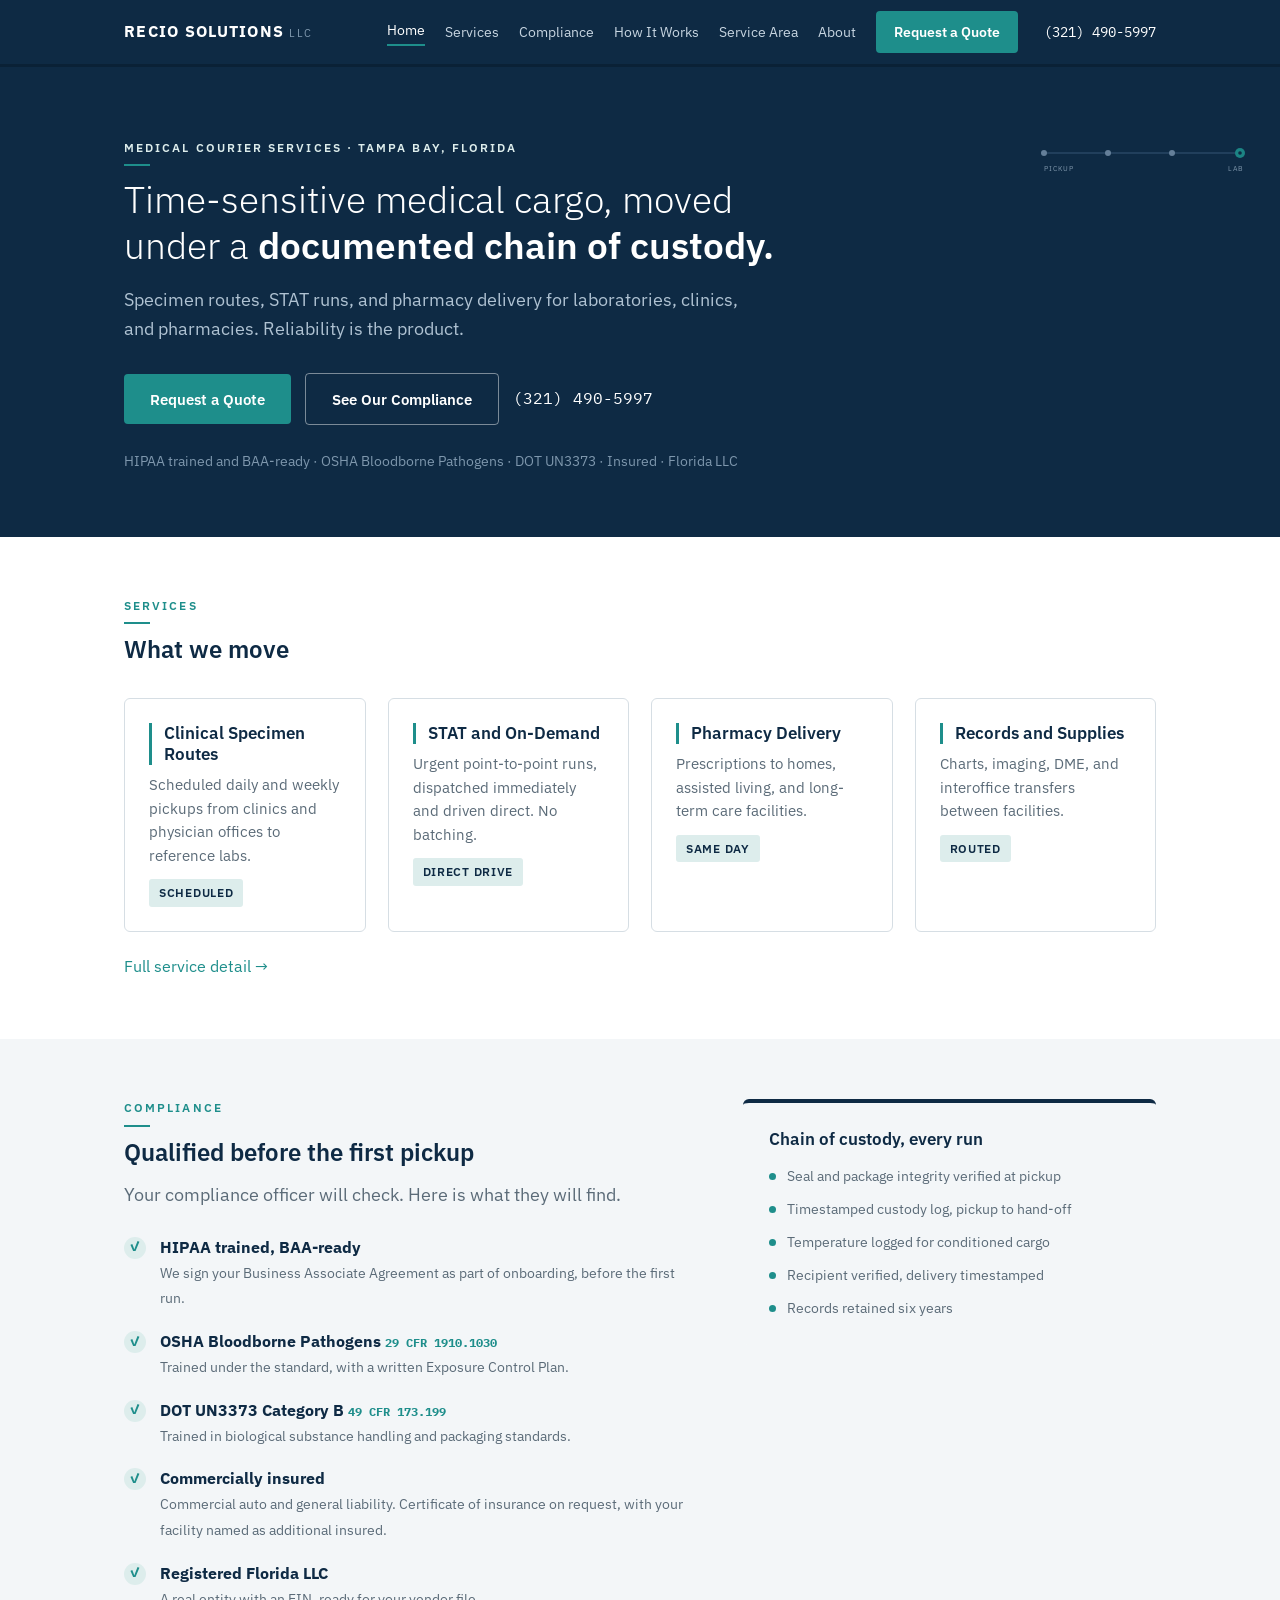
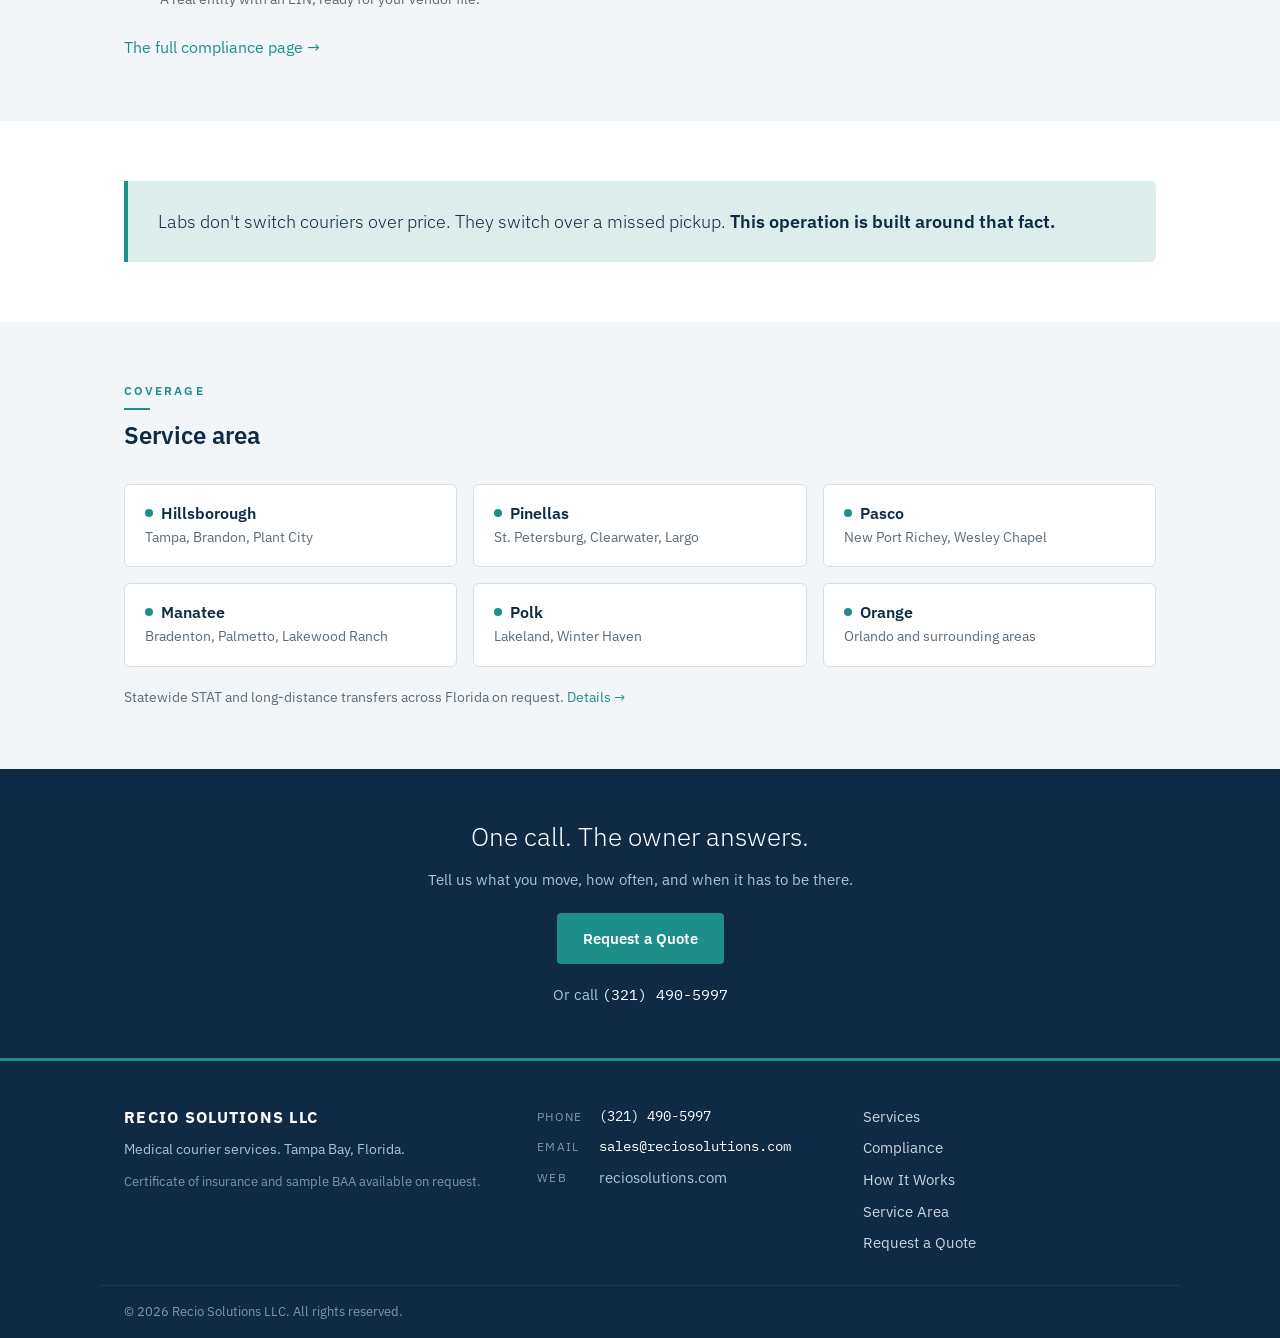
==== index.html @ fe55fbc4 "Add files via upload" ====
<!DOCTYPE html>
<html lang="en">
<head>
<meta charset="UTF-8">
<meta name="viewport" content="width=device-width, initial-scale=1.0">
<title>Recio Solutions LLC | Medical Courier Services in Tampa Bay, Florida</title>
<meta name="description" content="HIPAA-trained, insured medical courier in Tampa Bay. Clinical specimen routes, STAT delivery, and pharmacy delivery under a documented chain of custody.">
<link rel="canonical" href="https://reciosolutions.com/">

<link rel="preconnect" href="https://fonts.googleapis.com">
<link rel="preconnect" href="https://fonts.gstatic.com" crossorigin>
<link href="https://fonts.googleapis.com/css2?family=IBM+Plex+Sans:wght@300;400;500;600;700&family=IBM+Plex+Mono:wght@400&display=swap" rel="stylesheet">
<link rel="stylesheet" href="/assets/css/site.css">
<script type="application/ld+json">
{
  "@context": "https://schema.org",
  "@type": "LocalBusiness",
  "name": "Recio Solutions LLC",
  "description": "Medical courier services in Tampa Bay, Florida. Clinical specimen routes, STAT delivery, pharmacy delivery, and medical records transport under a documented chain of custody.",
  "url": "https://reciosolutions.com",
  "telephone": "+13214905997",
  "email": "sales@reciosolutions.com",
  "address": {"@type": "PostalAddress", "addressRegion": "FL", "addressCountry": "US"},
  "areaServed": ["Hillsborough County FL", "Pinellas County FL", "Pasco County FL", "Manatee County FL", "Polk County FL", "Orange County FL"],
  "priceRange": "$$"
}
</script>
</head>
<body>
<header class="site-head">
  <div class="wrap head-in">
    <a class="brand" href="/">RECIO SOLUTIONS <span>LLC</span></a>
    <nav class="nav" id="nav"><a href="/" class="on">Home</a><a href="/services/">Services</a><a href="/compliance/">Compliance</a><a href="/how-it-works/">How It Works</a><a href="/service-area/">Service Area</a><a href="/about/">About</a><a href="/quote/" class="btn btn-sm">Request a Quote</a></nav>
    <a class="head-call" href="tel:+13214905997">(321) 490-5997</a>
    <button class="burger" id="burger" aria-label="Open menu" aria-expanded="false"><span></span><span></span><span></span></button>
  </div>
</header>
<section class="hero">
  <div class="wrap">
    <svg class="route" width="220" height="40" viewBox="0 0 220 40" aria-hidden="true">
<line x1="8" y1="16" x2="204" y2="16" stroke="#2B4A68" stroke-width="1.4"/>
<circle cx="8" cy="16" r="3" fill="#6E89A3"/><circle cx="72" cy="16" r="3" fill="#6E89A3"/>
<circle cx="136" cy="16" r="3" fill="#6E89A3"/>
<circle cx="204" cy="16" r="5" fill="#1E8E8B"/><circle cx="204" cy="16" r="1.8" fill="#0E2A44"/>
<text x="8" y="34" fill="#8FA6BA" font-size="7" font-family="IBM Plex Sans" letter-spacing="1">PICKUP</text>
<text x="192" y="34" fill="#8FA6BA" font-size="7" font-family="IBM Plex Sans" letter-spacing="1">LAB</text>
</svg>
    <p class="kicker">Medical Courier Services &middot; Tampa Bay, Florida</p>
    <h1>Time-sensitive medical cargo, moved under a <strong>documented chain of custody.</strong></h1>
    <p class="lead">Specimen routes, STAT runs, and pharmacy delivery for laboratories, clinics, and pharmacies. Reliability is the product.</p>
    <div class="hero-cta">
      <a class="btn" href="/quote/">Request a Quote</a>
      <a class="btn btn-ghost" href="/compliance/">See Our Compliance</a>
      <a class="hero-phone" href="tel:+13214905997">(321) 490-5997</a>
    </div>
    <p class="hero-note">HIPAA trained and BAA-ready &middot; OSHA Bloodborne Pathogens &middot; DOT UN3373 &middot; Insured &middot; Florida LLC</p>
  </div>
</section>

<section class="section">
  <div class="wrap">
    <div class="section-head"><p class="kicker">Services</p><h2>What we move</h2></div>
    <div class="grid4">
      <div class="card"><h3>Clinical Specimen Routes</h3><p>Scheduled daily and weekly pickups from clinics and physician offices to reference labs.</p><span class="win">Scheduled</span></div>
      <div class="card"><h3>STAT and On-Demand</h3><p>Urgent point-to-point runs, dispatched immediately and driven direct. No batching.</p><span class="win">Direct Drive</span></div>
      <div class="card"><h3>Pharmacy Delivery</h3><p>Prescriptions to homes, assisted living, and long-term care facilities.</p><span class="win">Same Day</span></div>
      <div class="card"><h3>Records and Supplies</h3><p>Charts, imaging, DME, and interoffice transfers between facilities.</p><span class="win">Routed</span></div>
    </div>
    <p style="margin-top:22px"><a href="/services/">Full service detail &rarr;</a></p>
  </div>
</section>

<section class="section alt">
  <div class="wrap two-col">
    <div>
      <p class="kicker">Compliance</p>
      <h2>Qualified before the first pickup</h2>
      <p class="lead" style="margin-bottom:26px">Your compliance officer will check. Here is what they will find.</p>
      <ul class="check-list">
        <li><span class="tick">&#10003;</span><div><strong>HIPAA trained, BAA-ready</strong><span class="d">We sign your Business Associate Agreement as part of onboarding, before the first run.</span></div></li>
        <li><span class="tick">&#10003;</span><div><strong>OSHA Bloodborne Pathogens <span class="cite">29 CFR 1910.1030</span></strong><span class="d">Trained under the standard, with a written Exposure Control Plan.</span></div></li>
        <li><span class="tick">&#10003;</span><div><strong>DOT UN3373 Category B <span class="cite">49 CFR 173.199</span></strong><span class="d">Trained in biological substance handling and packaging standards.</span></div></li>
        <li><span class="tick">&#10003;</span><div><strong>Commercially insured</strong><span class="d">Commercial auto and general liability. Certificate of insurance on request, with your facility named as additional insured.</span></div></li>
        <li><span class="tick">&#10003;</span><div><strong>Registered Florida LLC</strong><span class="d">A real entity with an EIN, ready for your vendor file.</span></div></li>
      </ul>
      <p style="margin-top:24px"><a href="/compliance/">The full compliance page &rarr;</a></p>
    </div>
    <div class="side-panel">
      <h3>Chain of custody, every run</h3>
      <ul>
        <li>Seal and package integrity verified at pickup</li>
        <li>Timestamped custody log, pickup to hand-off</li>
        <li>Temperature logged for conditioned cargo</li>
        <li>Recipient verified, delivery timestamped</li>
        <li>Records retained six years</li>
      </ul>
    </div>
  </div>
</section>

<section class="section">
  <div class="wrap">
    <div class="strip">
      <p>Labs don't switch couriers over price. They switch over a missed pickup. <strong>This operation is built around that fact.</strong></p>
    </div>
  </div>
</section>

<section class="section alt">
  <div class="wrap">
    <div class="section-head"><p class="kicker">Coverage</p><h2>Service area</h2></div>
    <div class="county-grid">
      <div class="county"><h3>Hillsborough</h3><p>Tampa, Brandon, Plant City</p></div>
      <div class="county"><h3>Pinellas</h3><p>St. Petersburg, Clearwater, Largo</p></div>
      <div class="county"><h3>Pasco</h3><p>New Port Richey, Wesley Chapel</p></div>
      <div class="county"><h3>Manatee</h3><p>Bradenton, Palmetto, Lakewood Ranch</p></div>
      <div class="county"><h3>Polk</h3><p>Lakeland, Winter Haven</p></div>
      <div class="county"><h3>Orange</h3><p>Orlando and surrounding areas</p></div>
    </div>
    <p class="small" style="margin-top:20px">Statewide STAT and long-distance transfers across Florida on request. <a href="/service-area/">Details &rarr;</a></p>
  </div>
</section>
<section class="cta-band">
  <div class="wrap">
    <h2>One call. The owner answers.</h2>
    <p class="sub">Tell us what you move, how often, and when it has to be there.</p>
    <a class="btn" href="/quote/">Request a Quote</a>
    <p class="sub" style="margin-top:18px">Or call <a href="tel:+13214905997" style="color:#fff;font-family:'IBM Plex Mono',monospace">(321) 490-5997</a></p>
  </div>
</section>
<footer class="site-foot">
  <div class="wrap foot-grid">
    <div>
      <p class="foot-brand">RECIO SOLUTIONS LLC</p>
      <p class="foot-tag">Medical courier services. Tampa Bay, Florida.</p>
      <p class="foot-line">Certificate of insurance and sample BAA available on request.</p>
    </div>
    <div class="foot-contact">
      <p><span>Phone</span><a href="tel:+13214905997">(321) 490-5997</a></p>
      <p><span>Email</span><a href="mailto:sales@reciosolutions.com">sales@reciosolutions.com</a></p>
      <p><span>Web</span>reciosolutions.com</p>
    </div>
    <div class="foot-nav">
      <a href="/services/">Services</a>
      <a href="/compliance/">Compliance</a>
      <a href="/how-it-works/">How It Works</a>
      <a href="/service-area/">Service Area</a>
      <a href="/quote/">Request a Quote</a>
    </div>
  </div>
  <div class="wrap foot-legal"><p>&copy; <span id="yr"></span> Recio Solutions LLC. All rights reserved.</p></div>
</footer>
<a class="mobile-call" href="tel:+13214905997">Call (321) 490-5997</a>
<script src="/assets/js/site.js"></script>
</body>
</html>
---- assets/css/site.css ----
/* Recio Solutions LLC. Clinical, restrained. Navy and teal, IBM Plex. */
:root{
  --navy:#0E2A44; --navy-dk:#0A2136; --teal:#1E8E8B; --teal-lt:#DDEDEC;
  --ink:#22313F; --gray:#5B6B78; --panel:#F3F6F8; --line:#D6DEE4; --white:#FFFFFF;
  --max:1080px;
}
*{margin:0;padding:0;box-sizing:border-box}
html{scroll-behavior:smooth}
body{font-family:"IBM Plex Sans",system-ui,sans-serif;color:var(--ink);background:var(--white);line-height:1.6;font-size:16px}
.wrap{max-width:var(--max);margin:0 auto;padding:0 24px}
a{color:var(--teal);text-decoration:none}
a:hover{text-decoration:underline}
h1,h2,h3{color:var(--navy);line-height:1.25;font-weight:600}
h1{font-size:2.3rem;font-weight:300}
h1 strong{font-weight:600}
h2{font-size:1.5rem;margin-bottom:14px}
h3{font-size:1.05rem}
.kicker{font-size:.72rem;font-weight:600;letter-spacing:.18em;color:var(--teal);text-transform:uppercase;margin-bottom:10px}
.kicker::after{content:"";display:block;width:26px;height:2px;background:var(--teal);margin-top:7px}
.lead{font-size:1.1rem;color:var(--gray);max-width:640px}
.btn{display:inline-block;background:var(--teal);color:#fff;padding:13px 26px;border-radius:4px;font-weight:600;font-size:.95rem;border:none;cursor:pointer}
.btn:hover{background:#177270;text-decoration:none}
.btn-ghost{background:transparent;border:1px solid rgba(255,255,255,.45);color:#fff}
.btn-ghost:hover{background:rgba(255,255,255,.08)}
.btn-sm{padding:9px 18px;font-size:.85rem}

/* header */
.site-head{background:var(--navy);border-bottom:3px solid var(--navy-dk);position:sticky;top:0;z-index:50}
.head-in{display:flex;align-items:center;gap:26px;height:64px}
.brand{color:#fff;font-weight:700;letter-spacing:.08em;font-size:1rem;white-space:nowrap}
.brand span{color:#7E97AD;font-weight:400;font-size:.7rem}
.brand:hover{text-decoration:none}
.nav{display:flex;align-items:center;gap:20px;margin-left:auto}
.nav a{color:#C7D5E1;font-size:.9rem;white-space:nowrap}
.nav a:hover{color:#fff;text-decoration:none}
.nav a.on{color:#fff;border-bottom:2px solid var(--teal);padding-bottom:2px}
.nav .btn{color:#fff}
.head-call{color:#fff;font-family:"IBM Plex Mono",monospace;font-size:.9rem;white-space:nowrap}
.head-call:hover{text-decoration:none;color:var(--teal-lt)}
.burger{display:none;background:none;border:0;cursor:pointer;padding:8px}
.burger span{display:block;width:22px;height:2px;background:#fff;margin:5px 0}

/* hero */
.hero{background:var(--navy);color:#fff;padding:72px 0 64px;position:relative;overflow:hidden}
.hero h1{color:#fff;max-width:680px}
.hero .lead{color:#AFC2D2;margin:18px 0 30px}
.hero .kicker{color:var(--teal-lt)}
.hero .kicker::after{background:var(--teal)}
.hero-cta{display:flex;gap:14px;flex-wrap:wrap;align-items:center}
.hero-phone{color:#fff;font-family:"IBM Plex Mono",monospace;font-size:1rem}
.route{position:absolute;top:70px;right:24px;opacity:.9}
.hero-note{margin-top:26px;font-size:.85rem;color:#7E97AD}

/* sections */
.section{padding:60px 0}
.section.alt{background:var(--panel)}
.section-head{margin-bottom:34px}
.grid2{display:grid;grid-template-columns:1fr 1fr;gap:28px}
.grid3{display:grid;grid-template-columns:repeat(3,1fr);gap:22px}
.grid4{display:grid;grid-template-columns:repeat(4,1fr);gap:22px}

/* cards */
.card{background:#fff;border:1px solid var(--line);border-radius:6px;padding:24px}
.card h3{margin-bottom:8px;padding-left:12px;border-left:3px solid var(--teal)}
.card p{font-size:.92rem;color:var(--gray)}
.card .win{display:inline-block;margin-top:12px;font-size:.75rem;font-weight:600;letter-spacing:.06em;color:var(--navy);background:var(--teal-lt);padding:4px 10px;border-radius:3px;text-transform:uppercase}
.alt .card{background:#fff}

/* compliance checklist */
.check-list{list-style:none;display:grid;gap:18px}
.check-list li{display:flex;gap:14px;align-items:flex-start}
.check-list .tick{flex:none;width:22px;height:22px;border-radius:50%;background:var(--teal-lt);color:var(--teal);display:flex;align-items:center;justify-content:center;font-weight:700;font-size:.8rem;margin-top:2px}
.check-list strong{color:var(--navy);display:block;font-size:.98rem}
.check-list span.d{color:var(--gray);font-size:.9rem}
.cite{font-family:"IBM Plex Mono",monospace;font-size:.78rem;color:var(--teal)}

/* steps */
.steps{list-style:none;display:grid;gap:0}
.steps li{display:flex;gap:18px;padding:18px 0;border-bottom:1px solid var(--line)}
.steps li:last-child{border-bottom:none}
.steps .num{font-family:"IBM Plex Mono",monospace;color:var(--teal);font-size:.95rem;margin-top:2px}
.steps strong{color:var(--navy);display:block}
.steps span{color:var(--gray);font-size:.92rem}

/* strip */
.strip{background:var(--teal-lt);border-left:4px solid var(--teal);padding:26px 30px;border-radius:0 6px 6px 0}
.strip p{font-size:1.15rem;font-weight:300;color:var(--navy)}
.strip p strong{font-weight:600}

/* counties */
.county-grid{display:grid;grid-template-columns:repeat(3,1fr);gap:16px}
.county{background:#fff;border:1px solid var(--line);border-radius:6px;padding:18px 20px}
.county h3{font-size:1rem;display:flex;align-items:center;gap:8px}
.county h3::before{content:"";width:8px;height:8px;border-radius:50%;background:var(--teal)}
.county p{font-size:.85rem;color:var(--gray);margin-top:4px}

/* tables */
.spec-table{width:100%;border-collapse:collapse;font-size:.92rem}
.spec-table th{text-align:left;font-size:.72rem;letter-spacing:.1em;text-transform:uppercase;color:var(--gray);padding:10px 14px;border-bottom:2px solid var(--line)}
.spec-table td{padding:12px 14px;border-bottom:1px solid var(--line);vertical-align:top}
.spec-table td:first-child{font-weight:600;color:var(--navy);white-space:nowrap}

/* forms */
.form-grid{display:grid;grid-template-columns:1fr 1fr;gap:18px}
.field{display:flex;flex-direction:column;gap:6px}
.field.full{grid-column:1/-1}
.field label{font-size:.8rem;font-weight:600;color:var(--navy);letter-spacing:.03em}
.field input,.field select,.field textarea{font-family:inherit;font-size:.95rem;padding:11px 12px;border:1px solid var(--line);border-radius:4px;background:#fff;color:var(--ink)}
.field input:focus,.field select:focus,.field textarea:focus{outline:2px solid var(--teal);border-color:var(--teal)}
.field textarea{min-height:110px;resize:vertical}
.hp{position:absolute;left:-9999px;top:-9999px;height:0;overflow:hidden}
.form-note{margin-top:14px;font-size:.9rem;color:var(--teal);font-weight:600}
.form-err{color:#B3453A}
.form-alt{margin-top:18px;font-size:.88rem;color:var(--gray)}

/* misc */
.two-col{display:grid;grid-template-columns:1.4fr 1fr;gap:40px;align-items:start}
.side-panel{background:var(--panel);border-radius:6px;padding:26px;border-top:4px solid var(--navy)}
.side-panel h3{margin-bottom:14px}
.side-panel ul{list-style:none;display:grid;gap:10px;font-size:.9rem;color:var(--gray)}
.side-panel li{padding-left:18px;position:relative}
.side-panel li::before{content:"";position:absolute;left:0;top:9px;width:7px;height:7px;border-radius:50%;background:var(--teal)}
.cta-band{background:var(--navy);color:#fff;padding:52px 0;text-align:center}
.cta-band h2{color:#fff;font-weight:300;font-size:1.6rem}
.cta-band .btn{margin-top:22px}
.cta-band .sub{color:#AFC2D2;margin-top:8px;font-size:.95rem}
.mobile-call{display:none}
.small{font-size:.85rem;color:var(--gray)}
.prose p{margin-bottom:16px;max-width:720px}
.prose p:last-child{margin-bottom:0}
.ph{background:#FFF6DE;border:1px dashed #D8B84A;padding:2px 6px;border-radius:3px;font-family:"IBM Plex Mono",monospace;font-size:.85em}

@media(max-width:900px){
  .grid3,.grid4,.county-grid{grid-template-columns:1fr 1fr}
  .two-col{grid-template-columns:1fr}
  .head-call{display:none}
}
@media(max-width:640px){
  h1{font-size:1.7rem}
  .grid2,.grid3,.grid4,.county-grid,.form-grid{grid-template-columns:1fr}
  .field.full{grid-column:auto}
  .burger{display:block;margin-left:auto}
  .nav{display:none;position:absolute;top:64px;left:0;right:0;background:var(--navy);flex-direction:column;align-items:flex-start;padding:18px 24px;gap:16px;border-bottom:3px solid var(--navy-dk)}
  .nav.open{display:flex}
  .route{display:none}
  .mobile-call{display:block;position:fixed;bottom:0;left:0;right:0;background:var(--teal);color:#fff;text-align:center;padding:14px;font-weight:600;z-index:60}
  .mobile-call:hover{text-decoration:none}
  body{padding-bottom:52px}
  .foot-grid{grid-template-columns:1fr !important}
}

/* footer */
.site-foot{background:var(--navy);color:#AFC2D2;padding:44px 0 0;margin-top:0;border-top:3px solid var(--teal)}
.foot-grid{display:grid;grid-template-columns:1.3fr 1fr 1fr;gap:32px;padding-bottom:30px}
.foot-brand{color:#fff;font-weight:700;letter-spacing:.08em}
.foot-tag{font-size:.9rem;margin-top:6px}
.foot-line{font-size:.8rem;margin-top:12px;color:#7E97AD}
.foot-contact p{display:flex;gap:10px;font-size:.92rem;margin-bottom:8px}
.foot-contact span{color:#7E97AD;font-size:.72rem;text-transform:uppercase;letter-spacing:.1em;width:52px;margin-top:3px}
.foot-contact a{color:#fff;font-family:"IBM Plex Mono",monospace;font-size:.88rem}
.foot-nav{display:grid;gap:8px;font-size:.92rem}
.foot-nav a{color:#C7D5E1}
.foot-legal{border-top:1px solid #1C3A57;padding:16px 24px;font-size:.8rem;color:#7E97AD}
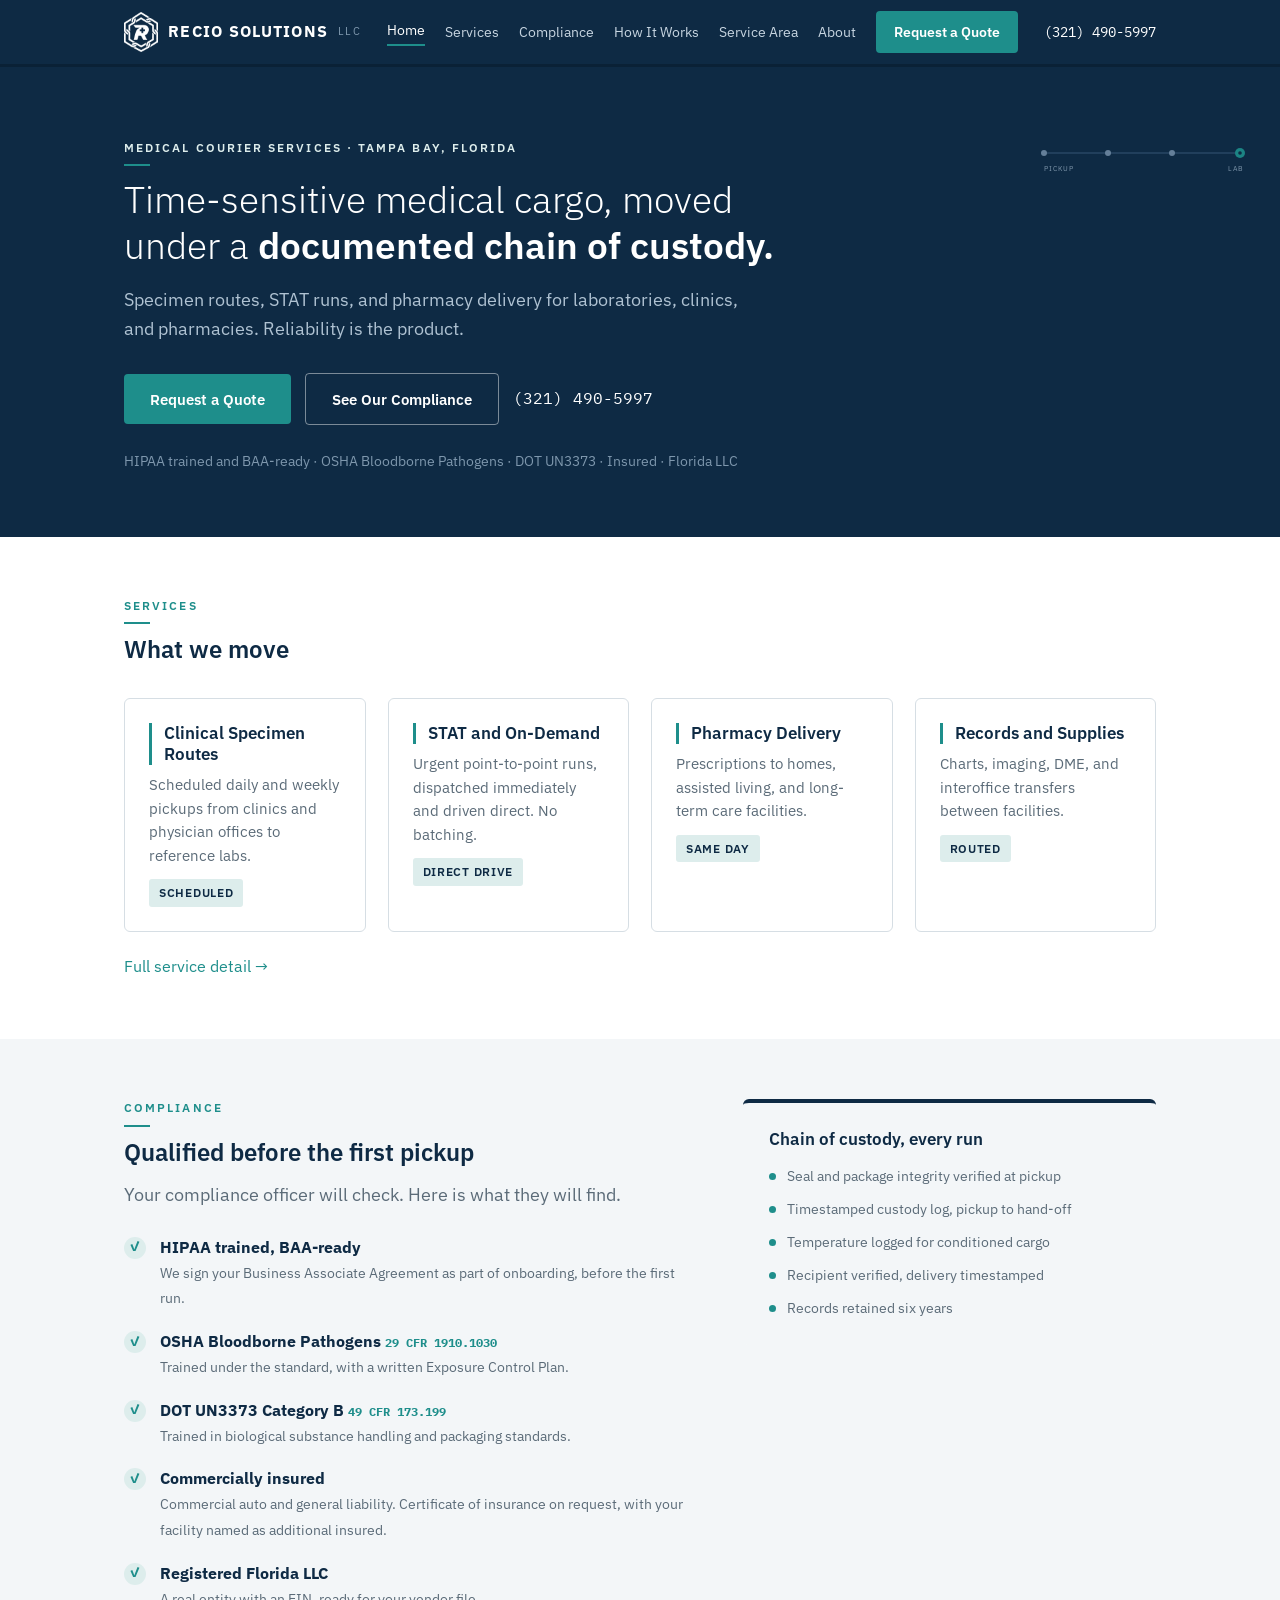
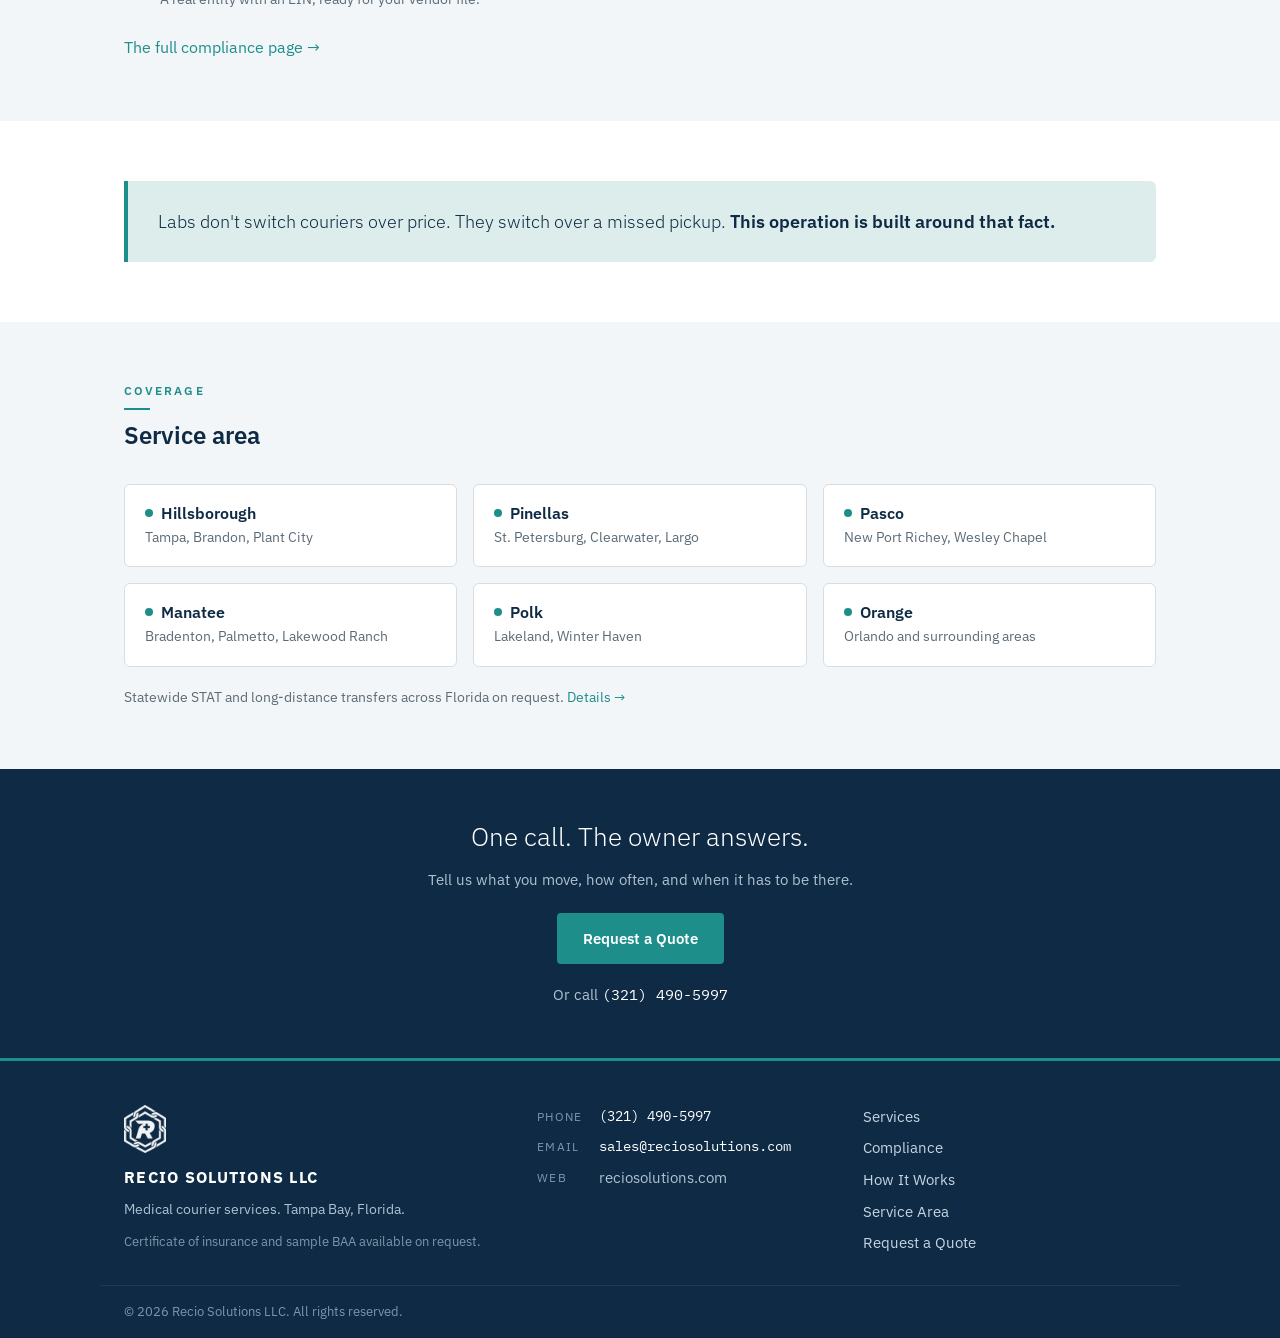
==== commit 4c08d696: "Add files via upload" ====
--- a/index.html
+++ b/index.html
@@ -10,6 +10,9 @@
 <link rel="preconnect" href="https://fonts.googleapis.com">
 <link rel="preconnect" href="https://fonts.gstatic.com" crossorigin>
 <link href="https://fonts.googleapis.com/css2?family=IBM+Plex+Sans:wght@300;400;500;600;700&family=IBM+Plex+Mono:wght@400&display=swap" rel="stylesheet">
+<link rel="icon" href="/favicon.ico" sizes="32x32">
+<link rel="icon" href="/favicon.png" type="image/png">
+<link rel="apple-touch-icon" href="/apple-touch-icon.png">
 <link rel="stylesheet" href="/assets/css/site.css">
 <script type="application/ld+json">
 {
@@ -25,11 +28,16 @@
   "priceRange": "$$"
 }
 </script>
+<meta property="og:title" content="Recio Solutions LLC | Medical Courier Services in Tampa Bay, Florida">
+<meta property="og:description" content="HIPAA-trained, insured medical courier in Tampa Bay. Specimen routes, STAT delivery, and pharmacy delivery under a documented chain of custody.">
+<meta property="og:image" content="https://reciosolutions.com/assets/img/og-image.png">
+<meta property="og:url" content="https://reciosolutions.com/">
+<meta property="og:type" content="website">
 </head>
 <body>
 <header class="site-head">
   <div class="wrap head-in">
-    <a class="brand" href="/">RECIO SOLUTIONS <span>LLC</span></a>
+    <a class="brand" href="/"><img class="brand-mark" src="/assets/img/logo-mark-white.png" alt="Recio Solutions logo" width="34" height="39">RECIO SOLUTIONS <span>LLC</span></a>
     <nav class="nav" id="nav"><a href="/" class="on">Home</a><a href="/services/">Services</a><a href="/compliance/">Compliance</a><a href="/how-it-works/">How It Works</a><a href="/service-area/">Service Area</a><a href="/about/">About</a><a href="/quote/" class="btn btn-sm">Request a Quote</a></nav>
     <a class="head-call" href="tel:+13214905997">(321) 490-5997</a>
     <button class="burger" id="burger" aria-label="Open menu" aria-expanded="false"><span></span><span></span><span></span></button>
@@ -131,6 +139,7 @@
 <footer class="site-foot">
   <div class="wrap foot-grid">
     <div>
+      <img class="foot-mark" src="/assets/img/logo-mark-white.png" alt="" width="42" height="48">
       <p class="foot-brand">RECIO SOLUTIONS LLC</p>
       <p class="foot-tag">Medical courier services. Tampa Bay, Florida.</p>
       <p class="foot-line">Certificate of insurance and sample BAA available on request.</p>
--- a/assets/css/site.css
+++ b/assets/css/site.css
@@ -161,3 +161,8 @@
 .foot-nav{display:grid;gap:8px;font-size:.92rem}
 .foot-nav a{color:#C7D5E1}
 .foot-legal{border-top:1px solid #1C3A57;padding:16px 24px;font-size:.8rem;color:#7E97AD}
+
+/* logo */
+.brand{display:flex;align-items:center;gap:10px}
+.brand-mark{display:block;width:34px;height:auto}
+.foot-mark{display:block;width:42px;height:auto;margin-bottom:12px;opacity:.95}
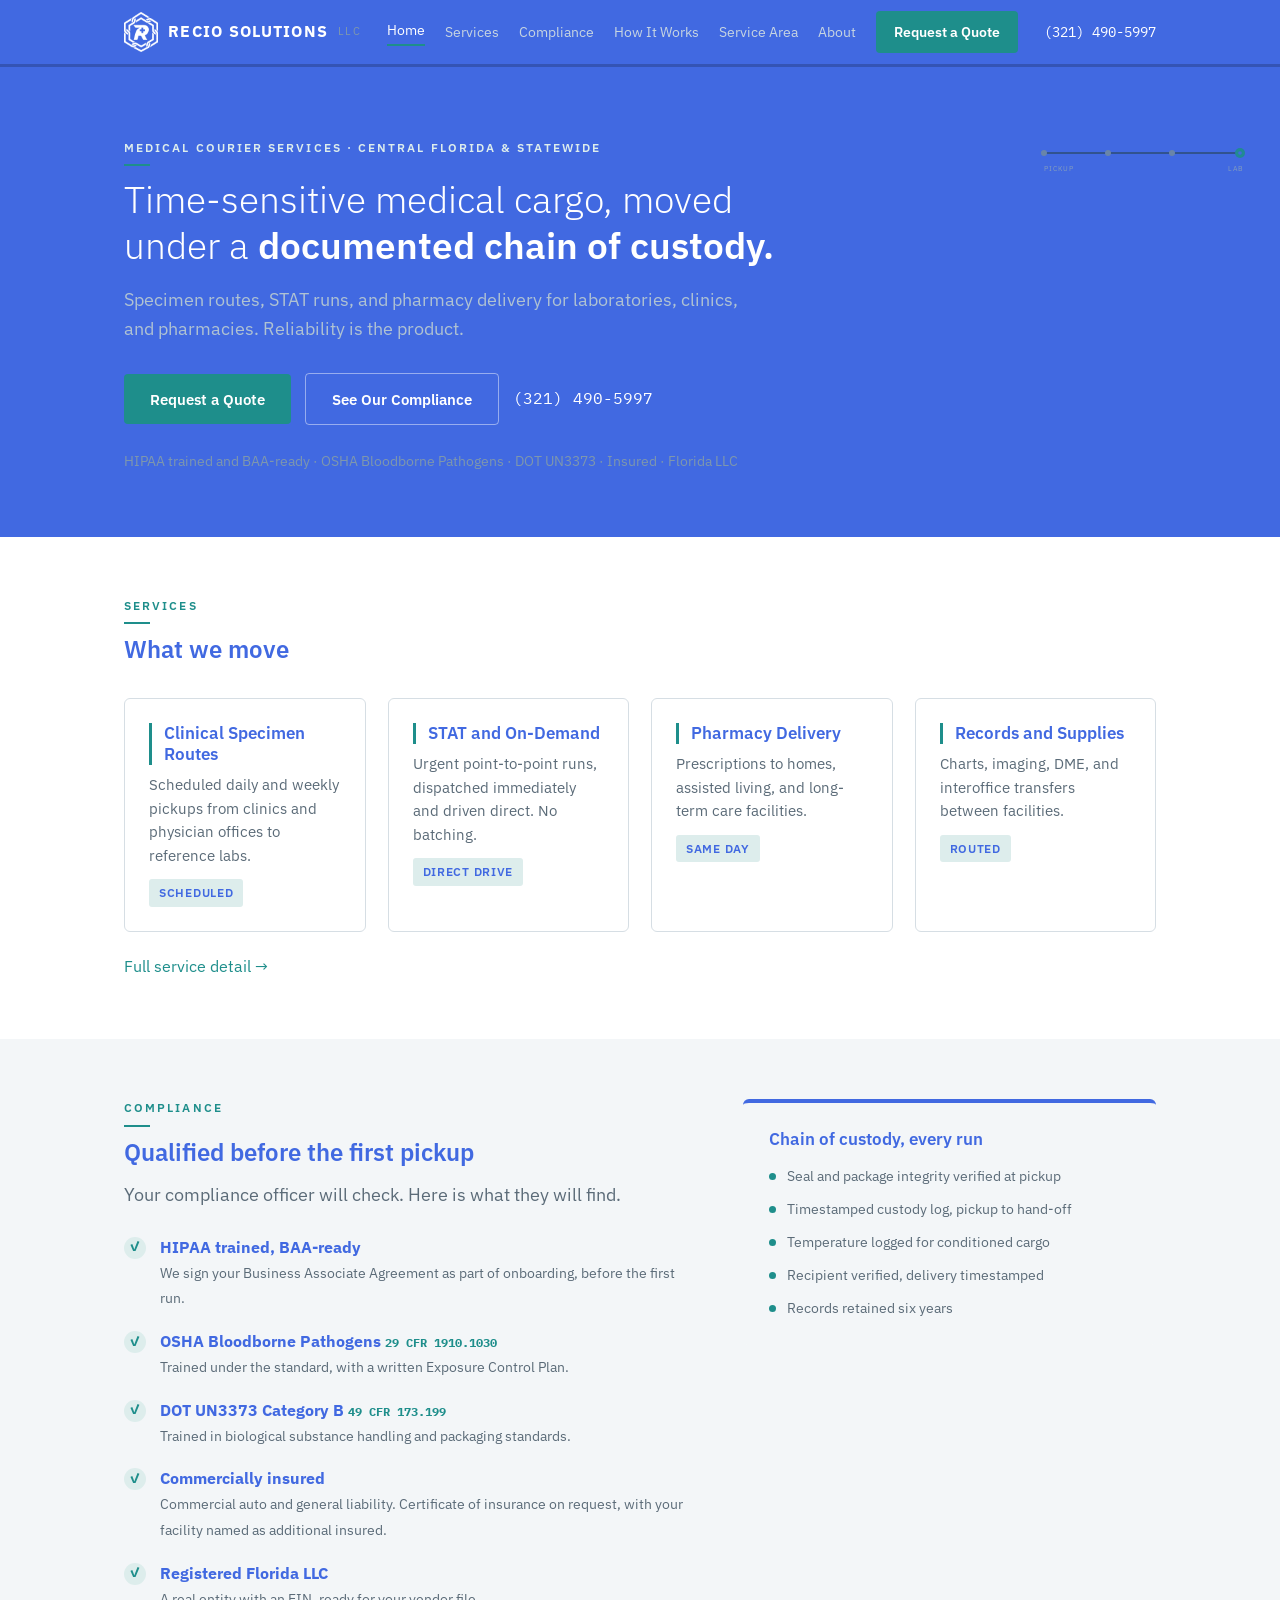
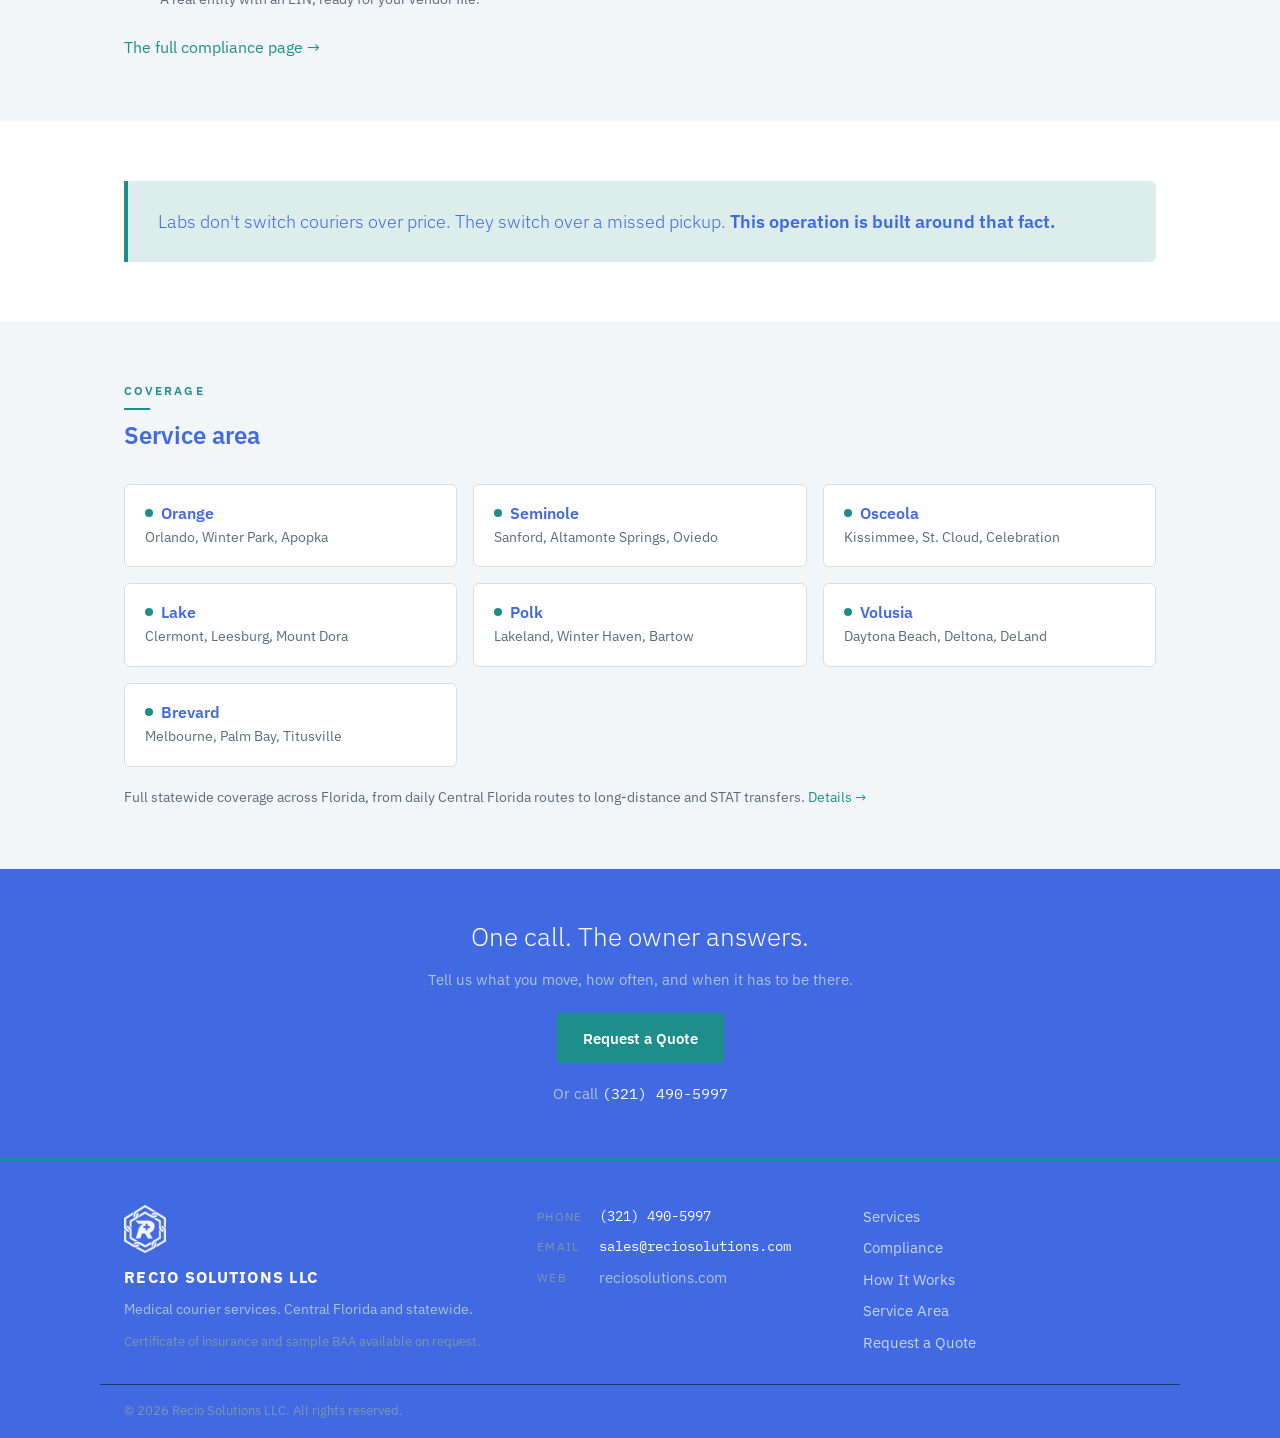
==== commit 7a97ebee: "Add files via upload" ====
--- a/index.html
+++ b/index.html
@@ -3,8 +3,8 @@
 <head>
 <meta charset="UTF-8">
 <meta name="viewport" content="width=device-width, initial-scale=1.0">
-<title>Recio Solutions LLC | Medical Courier Services in Tampa Bay, Florida</title>
-<meta name="description" content="HIPAA-trained, insured medical courier in Tampa Bay. Clinical specimen routes, STAT delivery, and pharmacy delivery under a documented chain of custody.">
+<title>Recio Solutions LLC | Medical Courier Services in Central Florida &amp; Statewide</title>
+<meta name="description" content="HIPAA-trained, insured medical courier serving Central Florida and statewide. Clinical specimen routes, STAT delivery, and pharmacy delivery under a documented chain of custody.">
 <link rel="canonical" href="https://reciosolutions.com/">
 
 <link rel="preconnect" href="https://fonts.googleapis.com">
@@ -19,17 +19,17 @@
   "@context": "https://schema.org",
   "@type": "LocalBusiness",
   "name": "Recio Solutions LLC",
-  "description": "Medical courier services in Tampa Bay, Florida. Clinical specimen routes, STAT delivery, pharmacy delivery, and medical records transport under a documented chain of custody.",
+  "description": "Medical courier services across Central Florida and statewide. Clinical specimen routes, STAT delivery, pharmacy delivery, and medical records transport under a documented chain of custody.",
   "url": "https://reciosolutions.com",
   "telephone": "+13214905997",
   "email": "sales@reciosolutions.com",
   "address": {"@type": "PostalAddress", "addressRegion": "FL", "addressCountry": "US"},
-  "areaServed": ["Hillsborough County FL", "Pinellas County FL", "Pasco County FL", "Manatee County FL", "Polk County FL", "Orange County FL"],
+  "areaServed": ["Orange County FL", "Seminole County FL", "Osceola County FL", "Lake County FL", "Polk County FL", "Volusia County FL", "Brevard County FL", "State of Florida"],
   "priceRange": "$$"
 }
 </script>
-<meta property="og:title" content="Recio Solutions LLC | Medical Courier Services in Tampa Bay, Florida">
-<meta property="og:description" content="HIPAA-trained, insured medical courier in Tampa Bay. Specimen routes, STAT delivery, and pharmacy delivery under a documented chain of custody.">
+<meta property="og:title" content="Recio Solutions LLC | Medical Courier Services in Central Florida &amp; Statewide">
+<meta property="og:description" content="HIPAA-trained, insured medical courier serving Central Florida and statewide. Specimen routes, STAT delivery, and pharmacy delivery under a documented chain of custody.">
 <meta property="og:image" content="https://reciosolutions.com/assets/img/og-image.png">
 <meta property="og:url" content="https://reciosolutions.com/">
 <meta property="og:type" content="website">
@@ -49,11 +49,11 @@
 <line x1="8" y1="16" x2="204" y2="16" stroke="#2B4A68" stroke-width="1.4"/>
 <circle cx="8" cy="16" r="3" fill="#6E89A3"/><circle cx="72" cy="16" r="3" fill="#6E89A3"/>
 <circle cx="136" cy="16" r="3" fill="#6E89A3"/>
-<circle cx="204" cy="16" r="5" fill="#1E8E8B"/><circle cx="204" cy="16" r="1.8" fill="#0E2A44"/>
+<circle cx="204" cy="16" r="5" fill="#1E8E8B"/><circle cx="204" cy="16" r="1.8" fill="#4169E1"/>
 <text x="8" y="34" fill="#8FA6BA" font-size="7" font-family="IBM Plex Sans" letter-spacing="1">PICKUP</text>
 <text x="192" y="34" fill="#8FA6BA" font-size="7" font-family="IBM Plex Sans" letter-spacing="1">LAB</text>
 </svg>
-    <p class="kicker">Medical Courier Services &middot; Tampa Bay, Florida</p>
+    <p class="kicker">Medical Courier Services &middot; Central Florida &amp; Statewide</p>
     <h1>Time-sensitive medical cargo, moved under a <strong>documented chain of custody.</strong></h1>
     <p class="lead">Specimen routes, STAT runs, and pharmacy delivery for laboratories, clinics, and pharmacies. Reliability is the product.</p>
     <div class="hero-cta">
@@ -118,14 +118,15 @@
   <div class="wrap">
     <div class="section-head"><p class="kicker">Coverage</p><h2>Service area</h2></div>
     <div class="county-grid">
-      <div class="county"><h3>Hillsborough</h3><p>Tampa, Brandon, Plant City</p></div>
-      <div class="county"><h3>Pinellas</h3><p>St. Petersburg, Clearwater, Largo</p></div>
-      <div class="county"><h3>Pasco</h3><p>New Port Richey, Wesley Chapel</p></div>
-      <div class="county"><h3>Manatee</h3><p>Bradenton, Palmetto, Lakewood Ranch</p></div>
-      <div class="county"><h3>Polk</h3><p>Lakeland, Winter Haven</p></div>
-      <div class="county"><h3>Orange</h3><p>Orlando and surrounding areas</p></div>
+      <div class="county"><h3>Orange</h3><p>Orlando, Winter Park, Apopka</p></div>
+      <div class="county"><h3>Seminole</h3><p>Sanford, Altamonte Springs, Oviedo</p></div>
+      <div class="county"><h3>Osceola</h3><p>Kissimmee, St. Cloud, Celebration</p></div>
+      <div class="county"><h3>Lake</h3><p>Clermont, Leesburg, Mount Dora</p></div>
+      <div class="county"><h3>Polk</h3><p>Lakeland, Winter Haven, Bartow</p></div>
+      <div class="county"><h3>Volusia</h3><p>Daytona Beach, Deltona, DeLand</p></div>
+      <div class="county"><h3>Brevard</h3><p>Melbourne, Palm Bay, Titusville</p></div>
     </div>
-    <p class="small" style="margin-top:20px">Statewide STAT and long-distance transfers across Florida on request. <a href="/service-area/">Details &rarr;</a></p>
+    <p class="small" style="margin-top:20px">Full statewide coverage across Florida, from daily Central Florida routes to long-distance and STAT transfers. <a href="/service-area/">Details &rarr;</a></p>
   </div>
 </section>
 <section class="cta-band">
@@ -141,7 +142,7 @@
     <div>
       <img class="foot-mark" src="/assets/img/logo-mark-white.png" alt="" width="42" height="48">
       <p class="foot-brand">RECIO SOLUTIONS LLC</p>
-      <p class="foot-tag">Medical courier services. Tampa Bay, Florida.</p>
+      <p class="foot-tag">Medical courier services. Central Florida and statewide.</p>
       <p class="foot-line">Certificate of insurance and sample BAA available on request.</p>
     </div>
     <div class="foot-contact">
--- a/assets/css/site.css
+++ b/assets/css/site.css
@@ -1,6 +1,6 @@
-/* Recio Solutions LLC. Clinical, restrained. Navy and teal, IBM Plex. */
+/* Recio Solutions LLC. Clinical, restrained. Royal blue and teal, IBM Plex. */
 :root{
-  --navy:#0E2A44; --navy-dk:#0A2136; --teal:#1E8E8B; --teal-lt:#DDEDEC;
+  --navy:#4169E1; --navy-dk:#3454B4; --teal:#1E8E8B; --teal-lt:#DDEDEC;
   --ink:#22313F; --gray:#5B6B78; --panel:#F3F6F8; --line:#D6DEE4; --white:#FFFFFF;
   --max:1080px;
 }
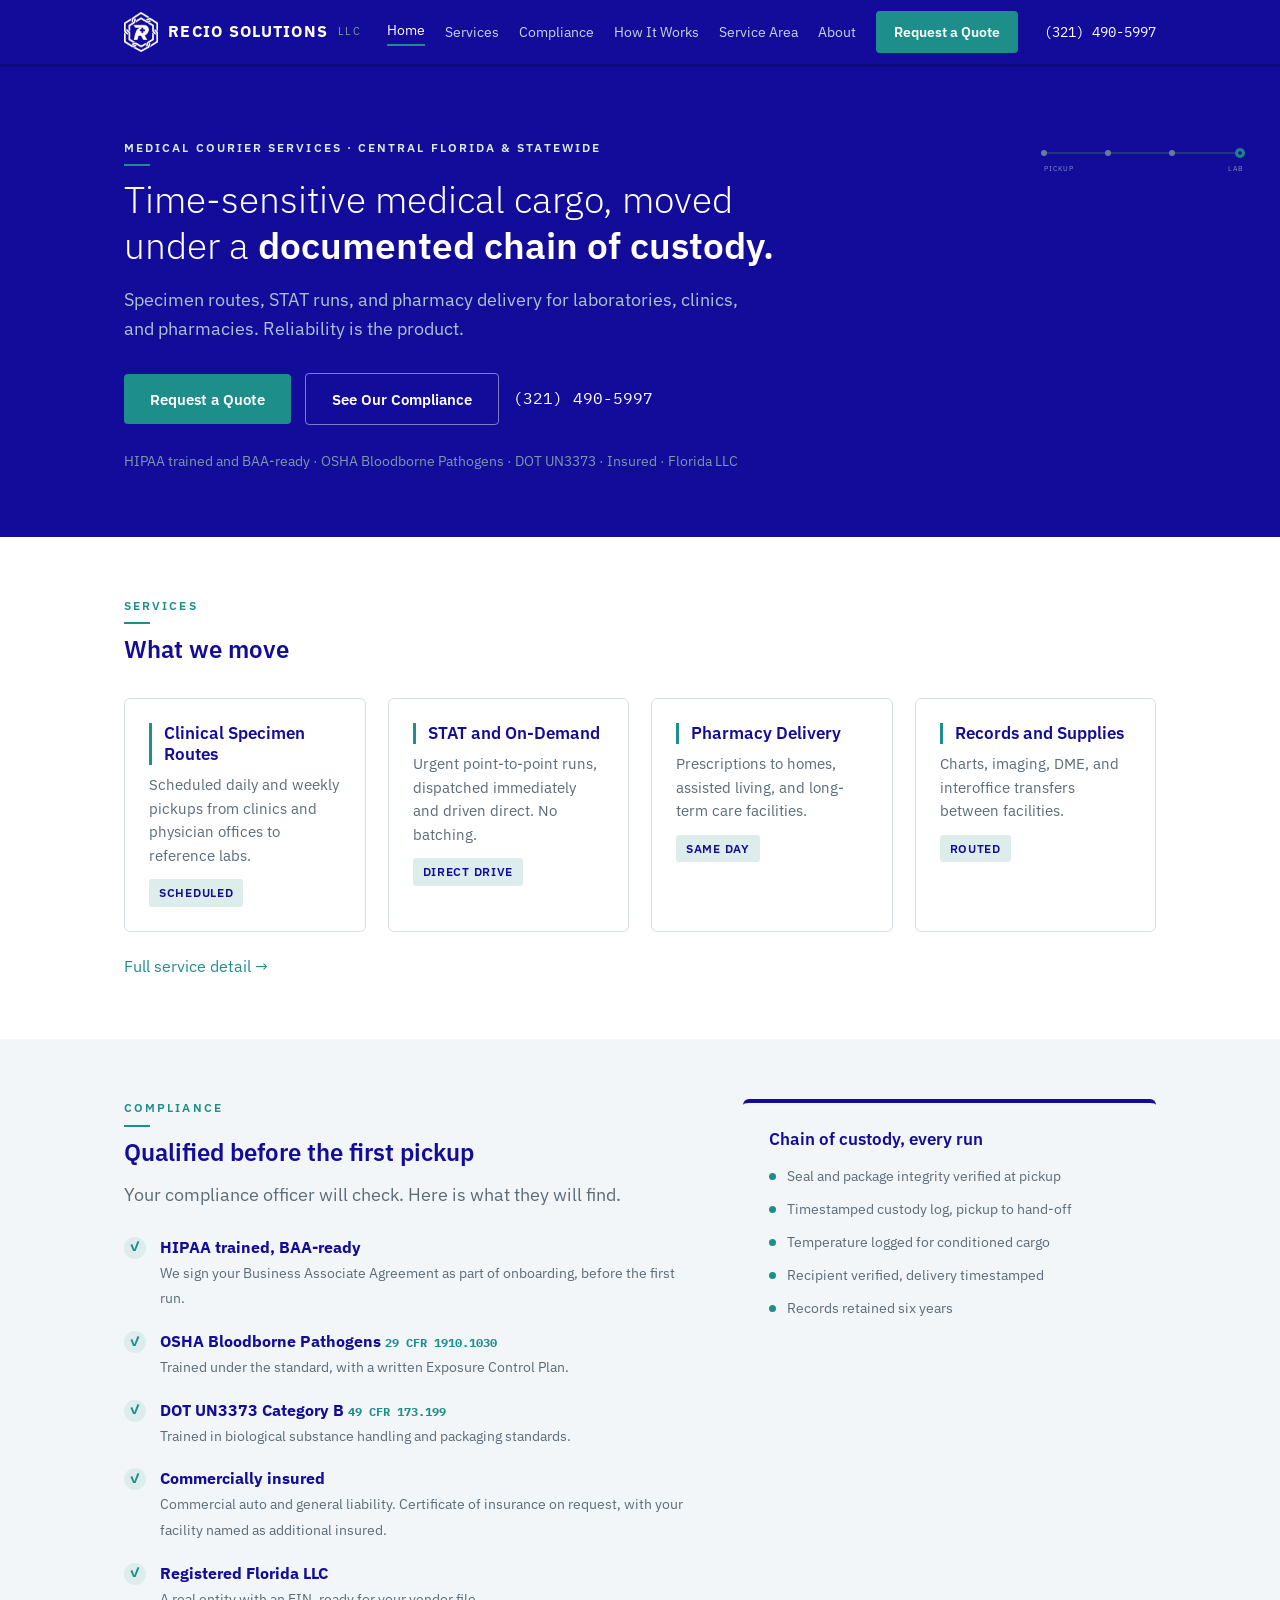
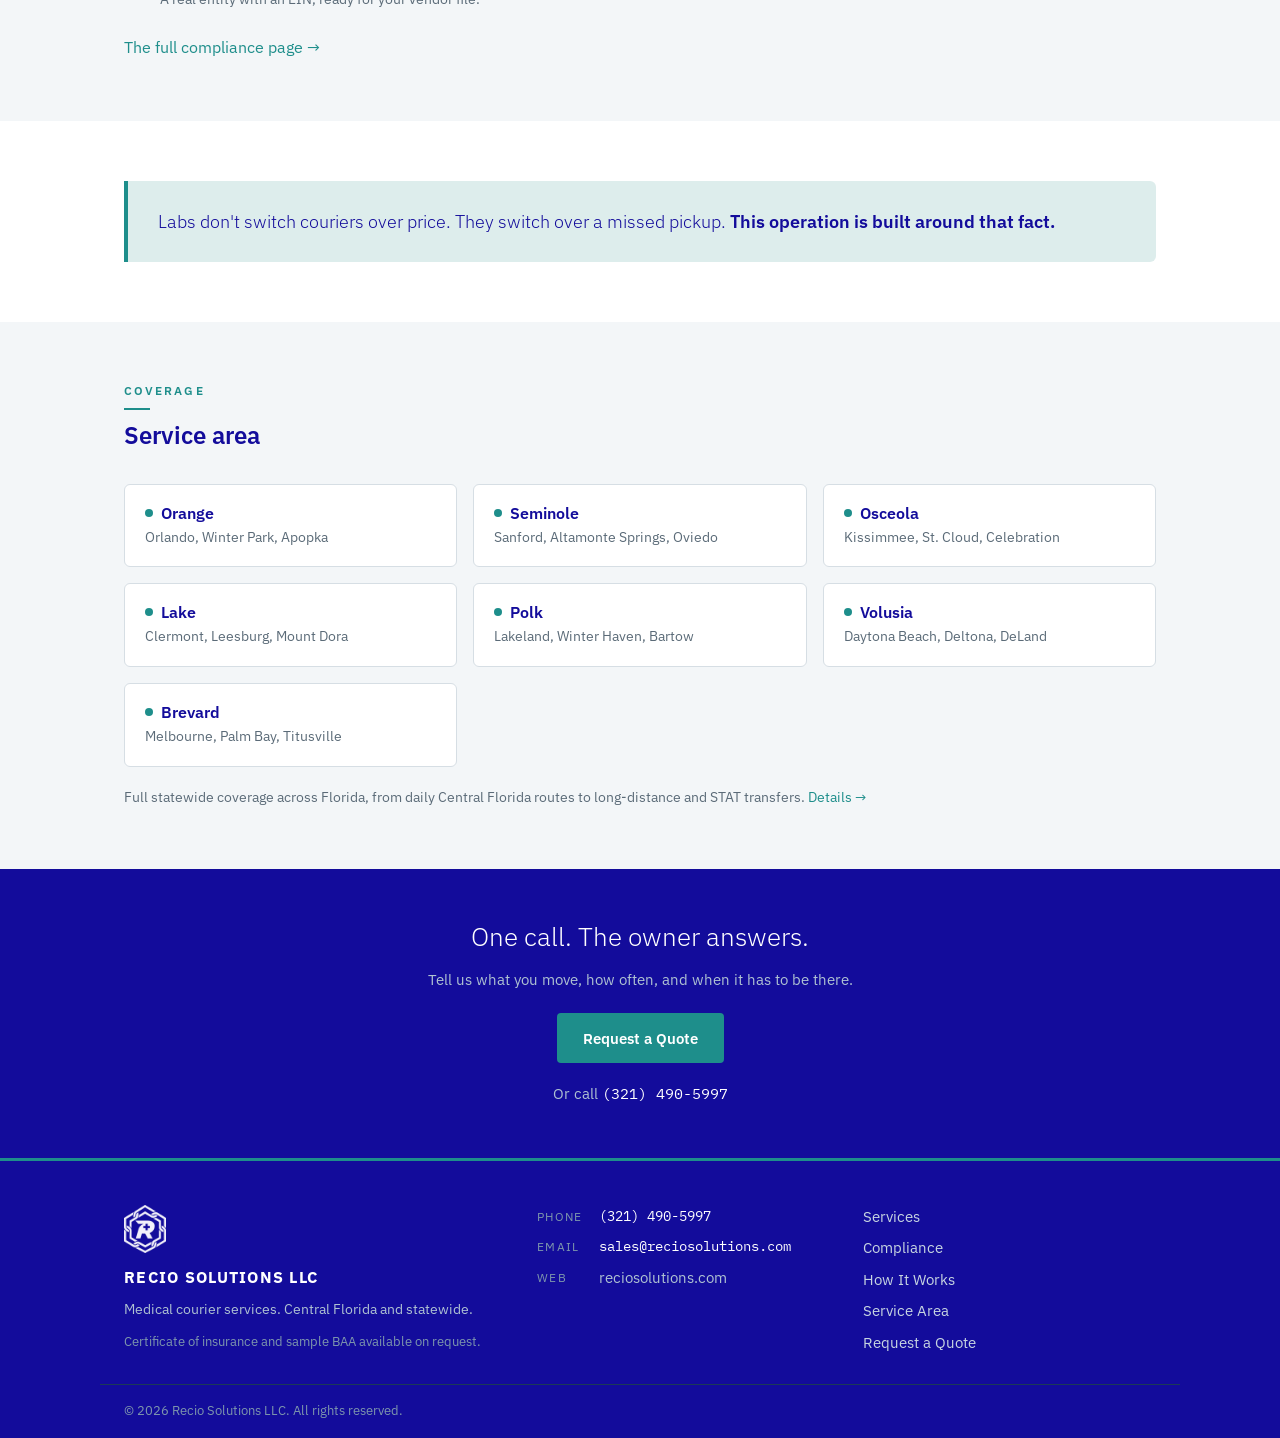
==== commit 1e22291b: "Add files via upload" ====
--- a/index.html
+++ b/index.html
@@ -49,7 +49,7 @@
 <line x1="8" y1="16" x2="204" y2="16" stroke="#2B4A68" stroke-width="1.4"/>
 <circle cx="8" cy="16" r="3" fill="#6E89A3"/><circle cx="72" cy="16" r="3" fill="#6E89A3"/>
 <circle cx="136" cy="16" r="3" fill="#6E89A3"/>
-<circle cx="204" cy="16" r="5" fill="#1E8E8B"/><circle cx="204" cy="16" r="1.8" fill="#4169E1"/>
+<circle cx="204" cy="16" r="5" fill="#1E8E8B"/><circle cx="204" cy="16" r="1.8" fill="#130C9B"/>
 <text x="8" y="34" fill="#8FA6BA" font-size="7" font-family="IBM Plex Sans" letter-spacing="1">PICKUP</text>
 <text x="192" y="34" fill="#8FA6BA" font-size="7" font-family="IBM Plex Sans" letter-spacing="1">LAB</text>
 </svg>
--- a/assets/css/site.css
+++ b/assets/css/site.css
@@ -1,6 +1,6 @@
 /* Recio Solutions LLC. Clinical, restrained. Royal blue and teal, IBM Plex. */
 :root{
-  --navy:#4169E1; --navy-dk:#3454B4; --teal:#1E8E8B; --teal-lt:#DDEDEC;
+  --navy:#130C9B; --navy-dk:#0F0A7C; --teal:#1E8E8B; --teal-lt:#DDEDEC;
   --ink:#22313F; --gray:#5B6B78; --panel:#F3F6F8; --line:#D6DEE4; --white:#FFFFFF;
   --max:1080px;
 }
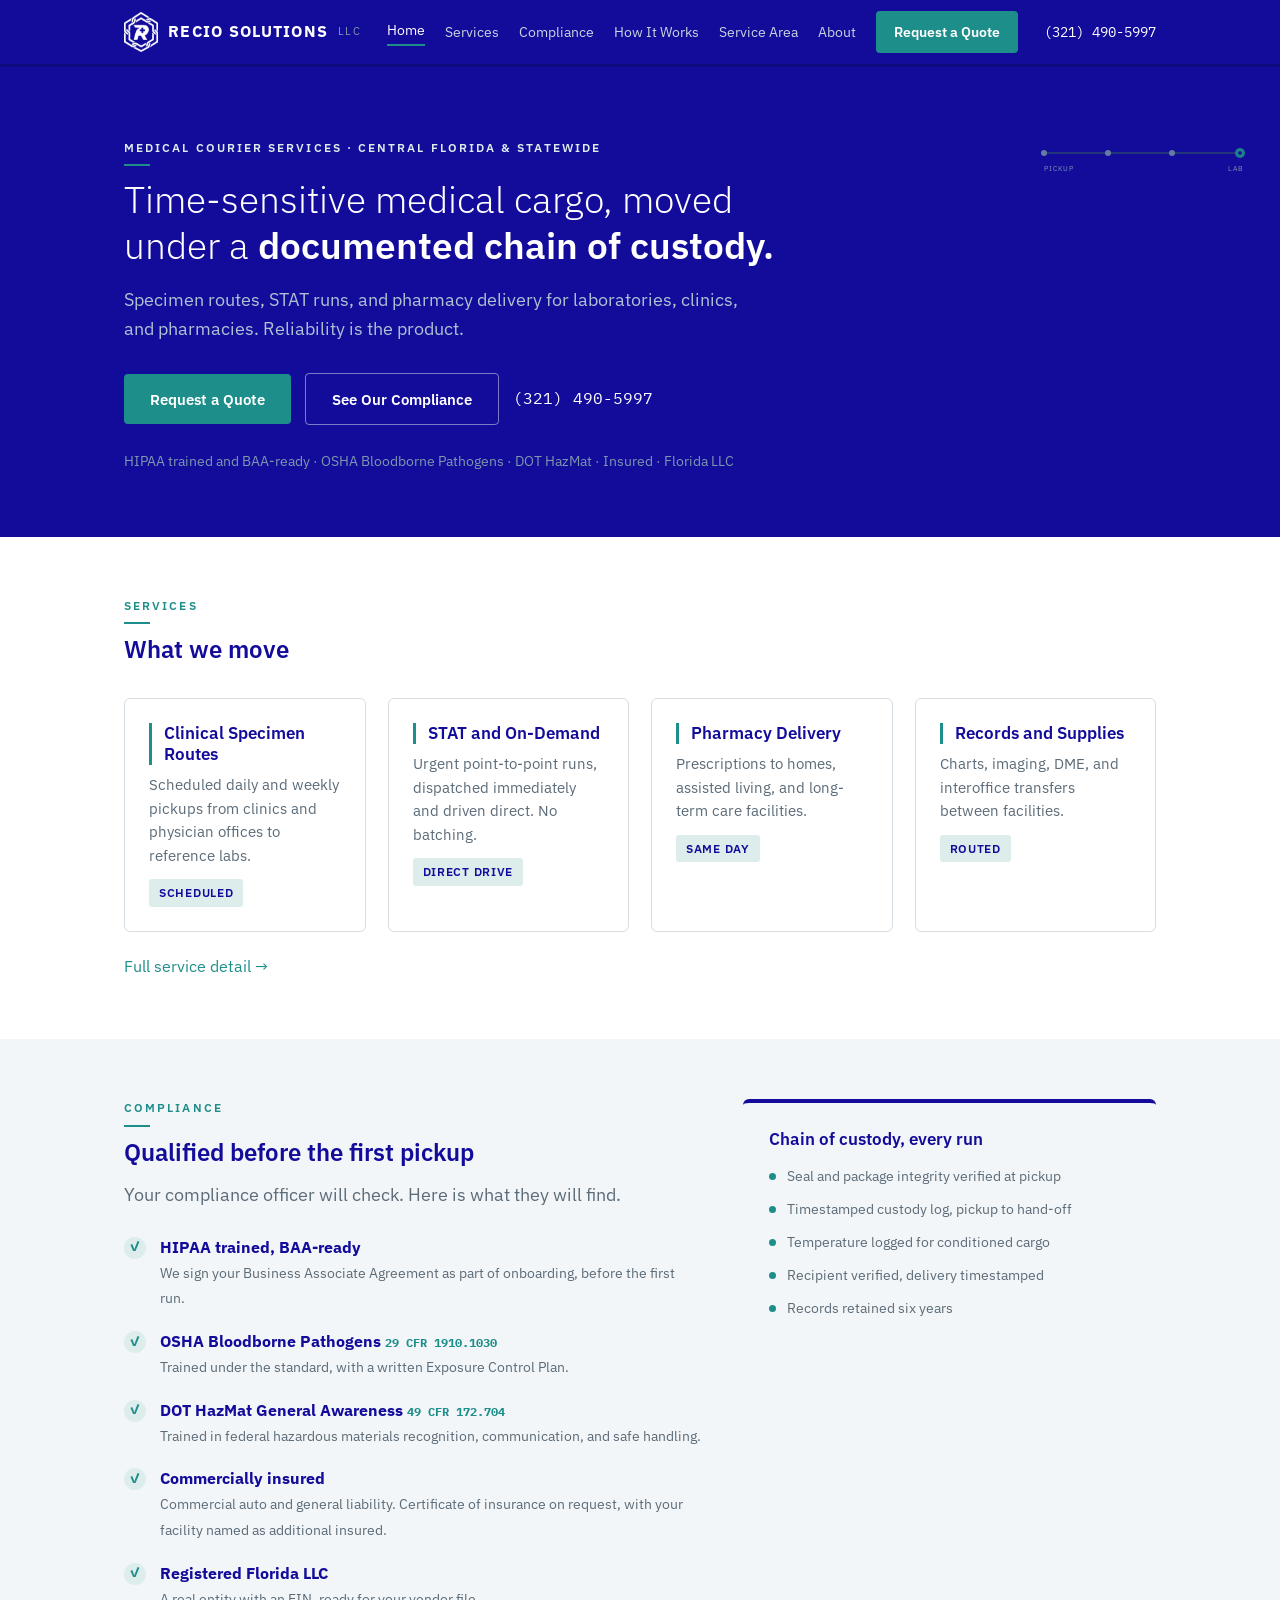
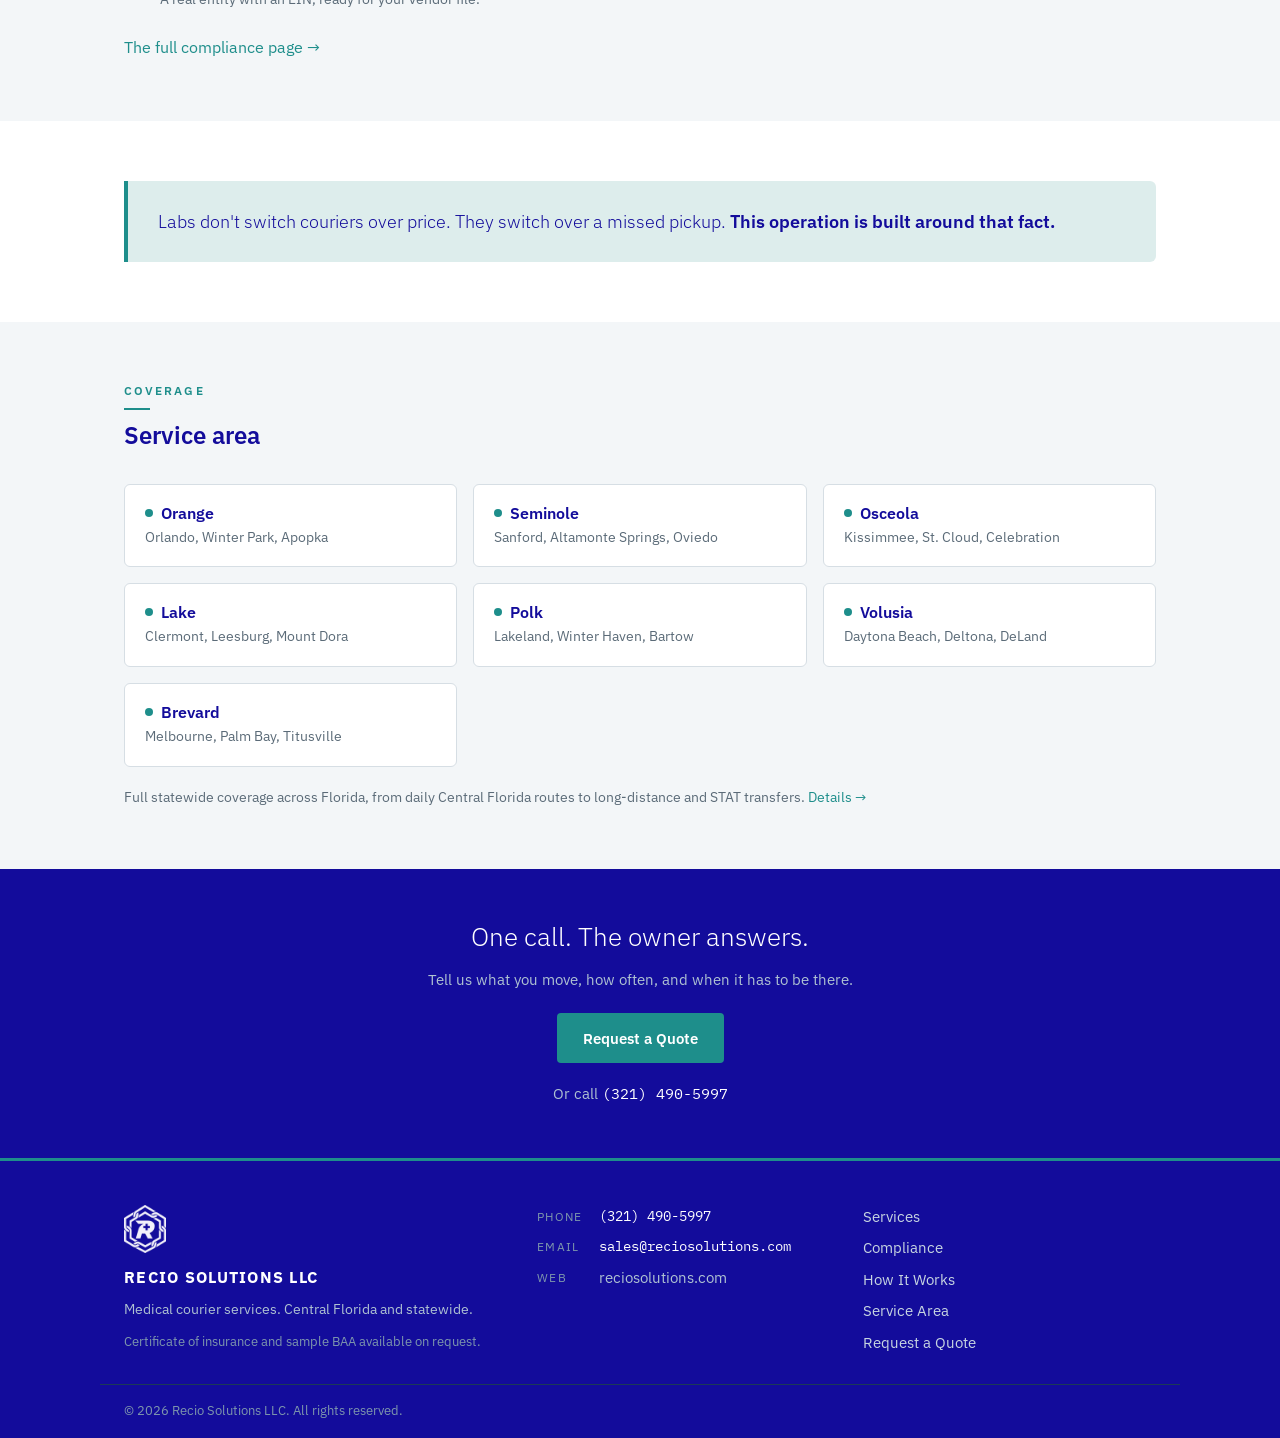
==== commit 75db9451: "Add files via upload" ====
--- a/index.html
+++ b/index.html
@@ -61,7 +61,7 @@
       <a class="btn btn-ghost" href="/compliance/">See Our Compliance</a>
       <a class="hero-phone" href="tel:+13214905997">(321) 490-5997</a>
     </div>
-    <p class="hero-note">HIPAA trained and BAA-ready &middot; OSHA Bloodborne Pathogens &middot; DOT UN3373 &middot; Insured &middot; Florida LLC</p>
+    <p class="hero-note">HIPAA trained and BAA-ready &middot; OSHA Bloodborne Pathogens &middot; DOT HazMat &middot; Insured &middot; Florida LLC</p>
   </div>
 </section>
 
@@ -87,7 +87,7 @@
       <ul class="check-list">
         <li><span class="tick">&#10003;</span><div><strong>HIPAA trained, BAA-ready</strong><span class="d">We sign your Business Associate Agreement as part of onboarding, before the first run.</span></div></li>
         <li><span class="tick">&#10003;</span><div><strong>OSHA Bloodborne Pathogens <span class="cite">29 CFR 1910.1030</span></strong><span class="d">Trained under the standard, with a written Exposure Control Plan.</span></div></li>
-        <li><span class="tick">&#10003;</span><div><strong>DOT UN3373 Category B <span class="cite">49 CFR 173.199</span></strong><span class="d">Trained in biological substance handling and packaging standards.</span></div></li>
+        <li><span class="tick">&#10003;</span><div><strong>DOT HazMat General Awareness <span class="cite">49 CFR 172.704</span></strong><span class="d">Trained in federal hazardous materials recognition, communication, and safe handling.</span></div></li>
         <li><span class="tick">&#10003;</span><div><strong>Commercially insured</strong><span class="d">Commercial auto and general liability. Certificate of insurance on request, with your facility named as additional insured.</span></div></li>
         <li><span class="tick">&#10003;</span><div><strong>Registered Florida LLC</strong><span class="d">A real entity with an EIN, ready for your vendor file.</span></div></li>
       </ul>
--- a/assets/css/site.css
+++ b/assets/css/site.css
@@ -166,3 +166,13 @@
 .brand{display:flex;align-items:center;gap:10px}
 .brand-mark{display:block;width:34px;height:auto}
 .foot-mark{display:block;width:42px;height:auto;margin-bottom:12px;opacity:.95}
+
+/* certificates */
+.cert-grid{display:grid;grid-template-columns:repeat(3,1fr);gap:22px}
+.cert{display:block;background:#fff;border:1px solid var(--line);border-radius:6px;overflow:hidden;text-decoration:none}
+.cert:hover{border-color:var(--teal);text-decoration:none;box-shadow:0 2px 10px rgba(14,42,68,.08)}
+.cert img{display:block;width:100%;height:auto;border-bottom:1px solid var(--line)}
+.cert-cap{padding:14px 16px}
+.cert-cap strong{display:block;color:var(--navy);font-size:.95rem}
+.cert-cap span{display:block;color:var(--gray);font-size:.78rem;margin-top:4px;font-family:"IBM Plex Mono",monospace}
+@media(max-width:820px){.cert-grid{grid-template-columns:1fr;max-width:520px;margin:0 auto}}
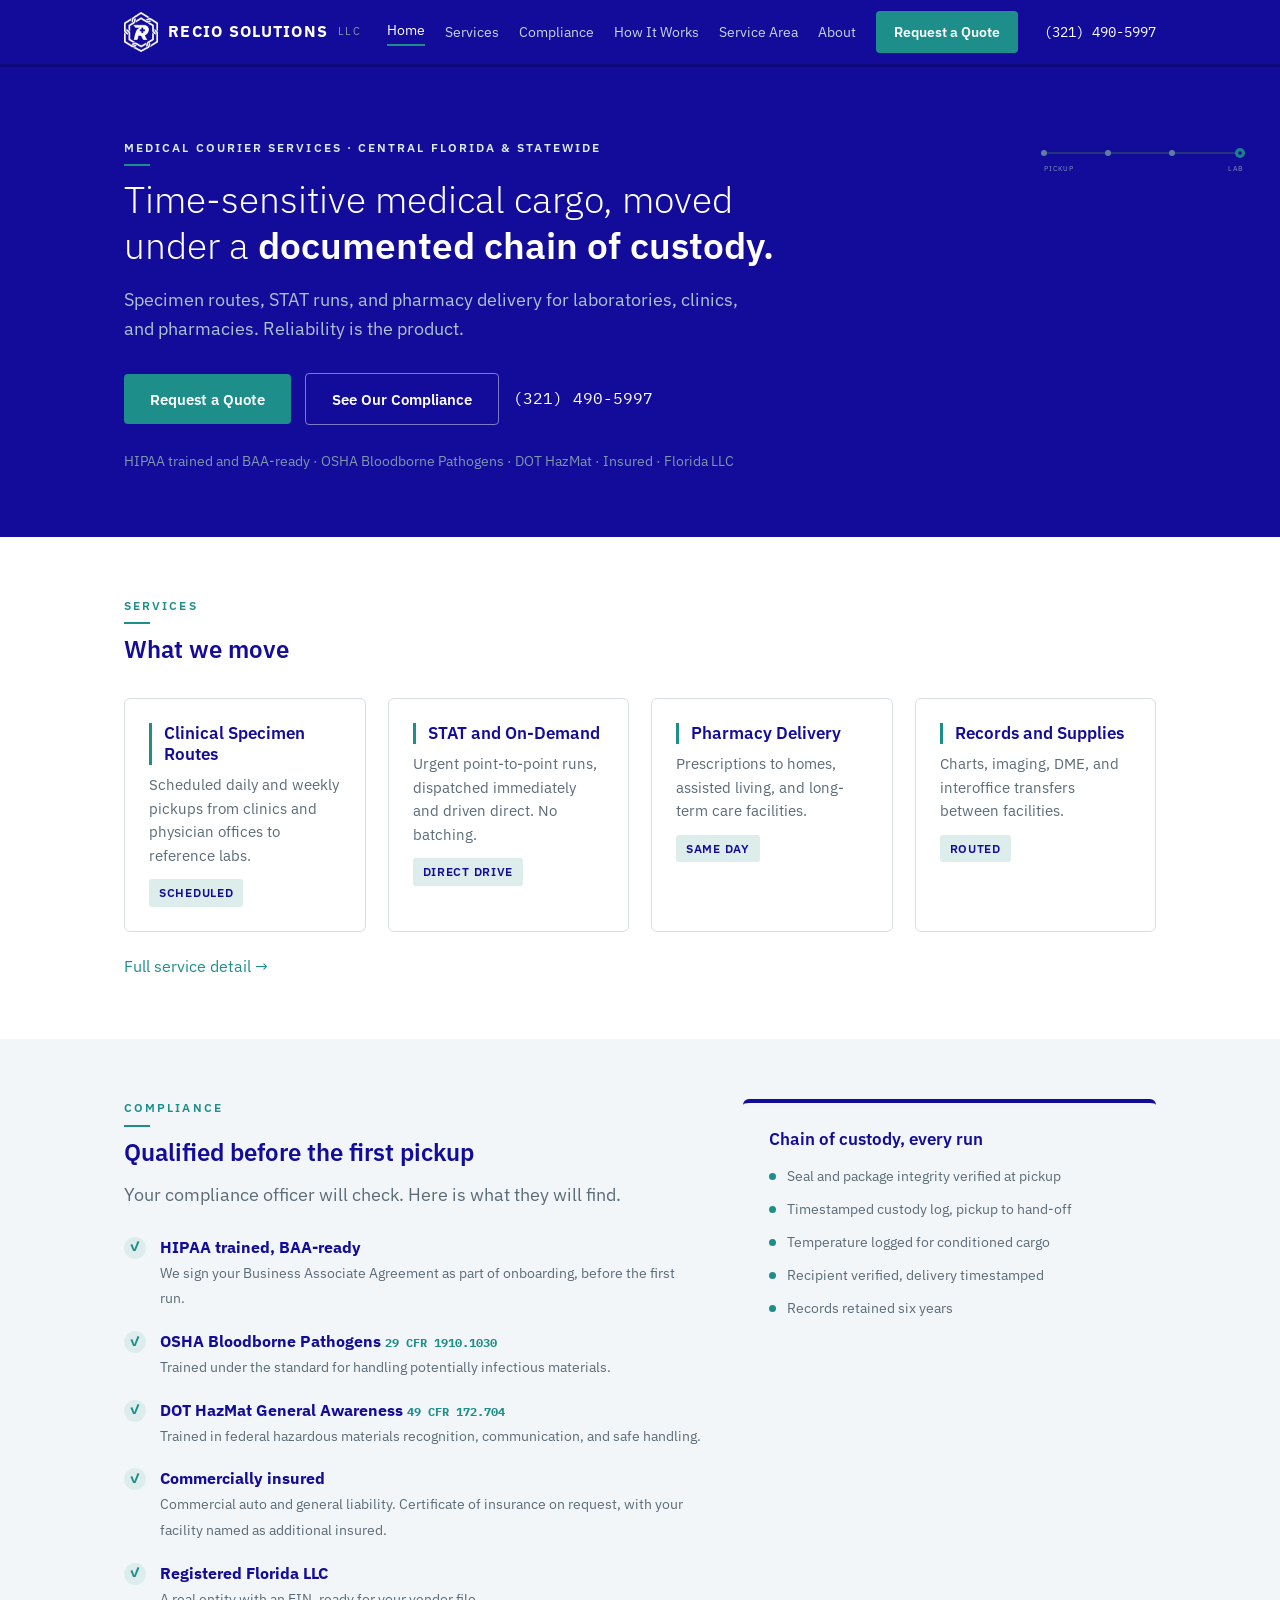
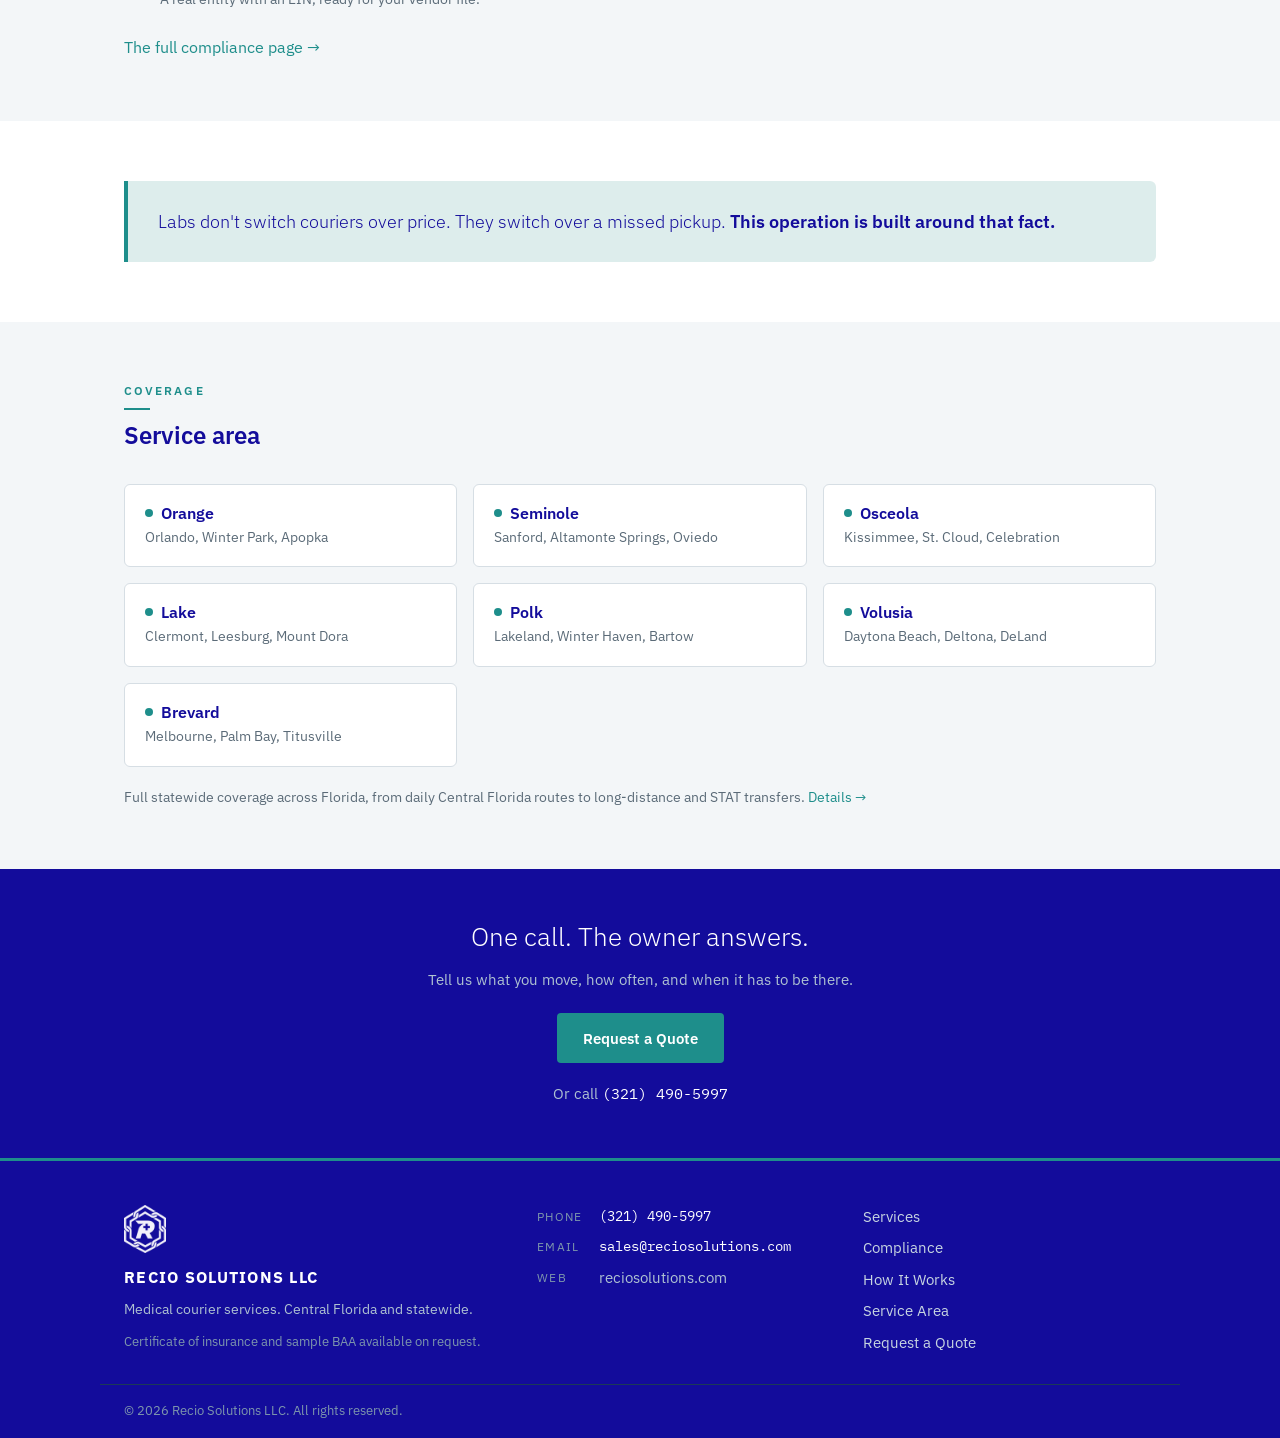
==== commit 818858b7: "Add files via upload" ====
--- a/index.html
+++ b/index.html
@@ -86,7 +86,7 @@
       <p class="lead" style="margin-bottom:26px">Your compliance officer will check. Here is what they will find.</p>
       <ul class="check-list">
         <li><span class="tick">&#10003;</span><div><strong>HIPAA trained, BAA-ready</strong><span class="d">We sign your Business Associate Agreement as part of onboarding, before the first run.</span></div></li>
-        <li><span class="tick">&#10003;</span><div><strong>OSHA Bloodborne Pathogens <span class="cite">29 CFR 1910.1030</span></strong><span class="d">Trained under the standard, with a written Exposure Control Plan.</span></div></li>
+        <li><span class="tick">&#10003;</span><div><strong>OSHA Bloodborne Pathogens <span class="cite">29 CFR 1910.1030</span></strong><span class="d">Trained under the standard for handling potentially infectious materials.</span></div></li>
         <li><span class="tick">&#10003;</span><div><strong>DOT HazMat General Awareness <span class="cite">49 CFR 172.704</span></strong><span class="d">Trained in federal hazardous materials recognition, communication, and safe handling.</span></div></li>
         <li><span class="tick">&#10003;</span><div><strong>Commercially insured</strong><span class="d">Commercial auto and general liability. Certificate of insurance on request, with your facility named as additional insured.</span></div></li>
         <li><span class="tick">&#10003;</span><div><strong>Registered Florida LLC</strong><span class="d">A real entity with an EIN, ready for your vendor file.</span></div></li>
